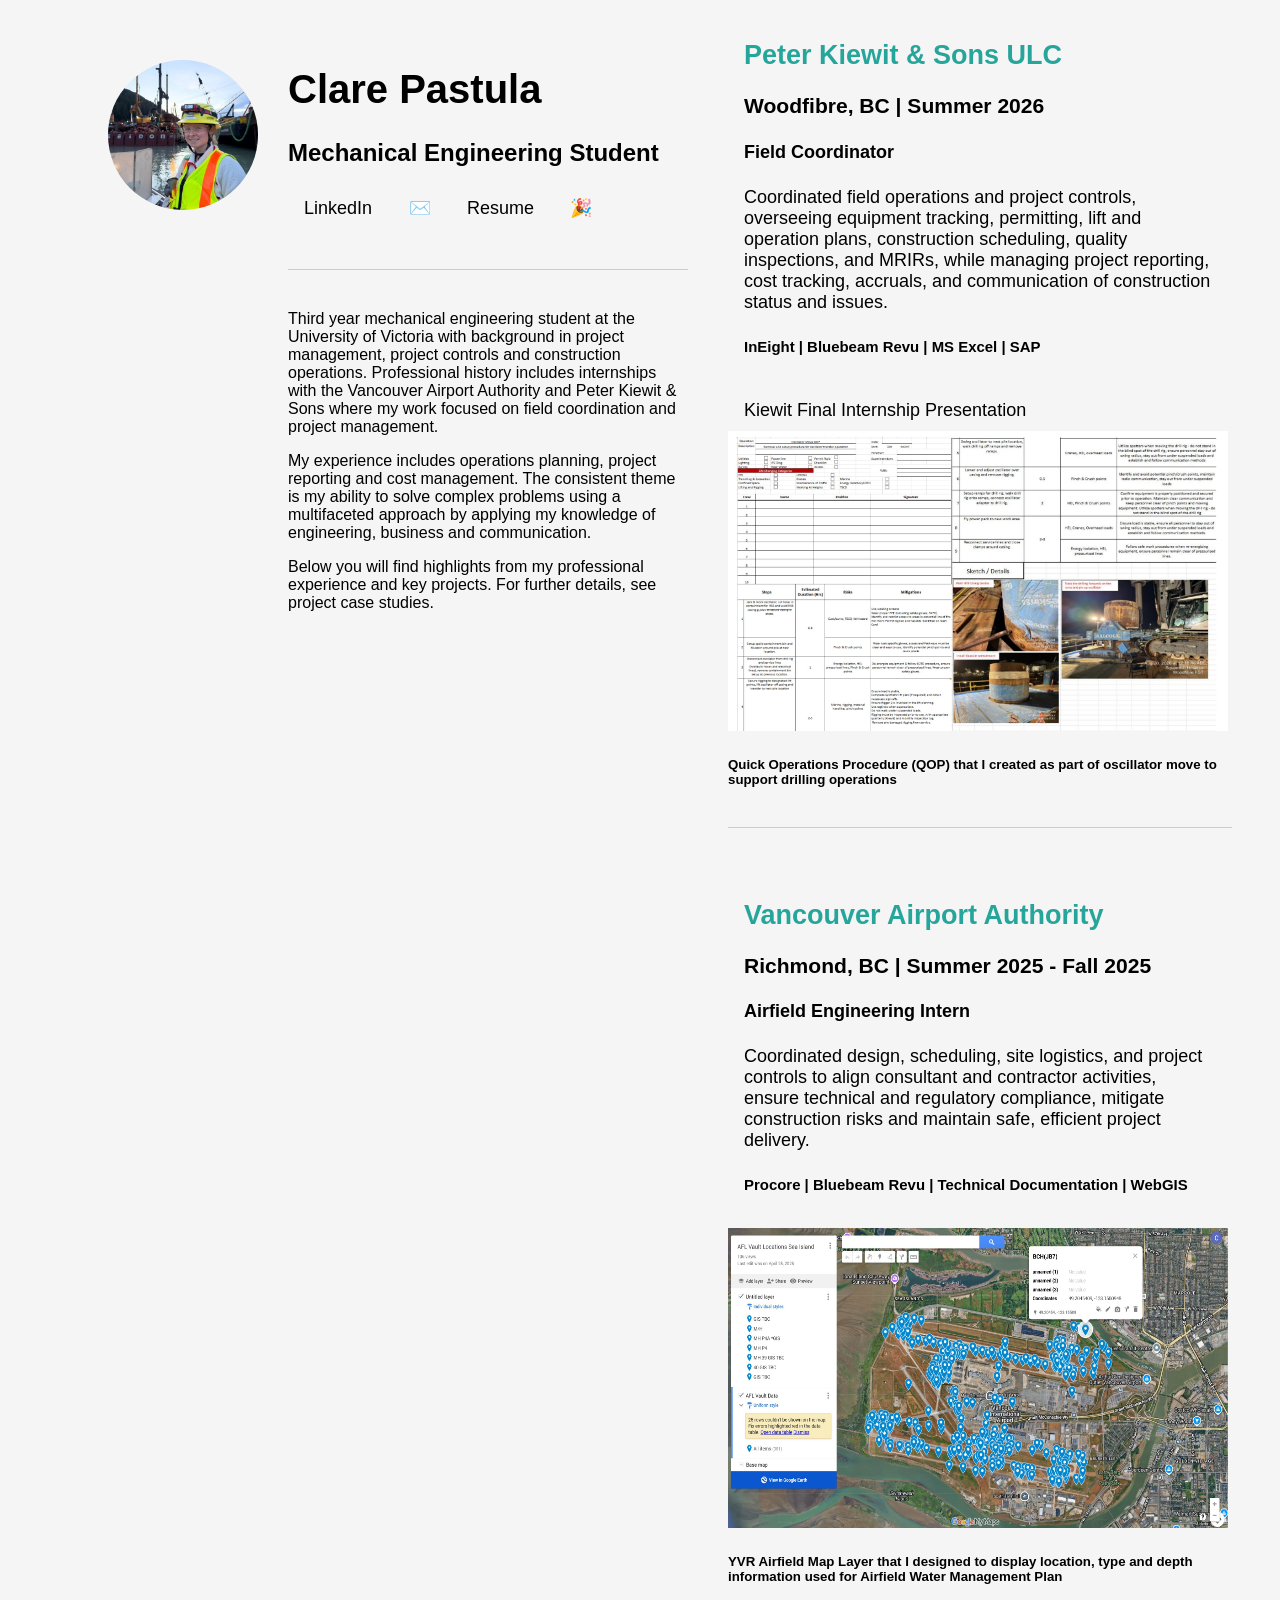
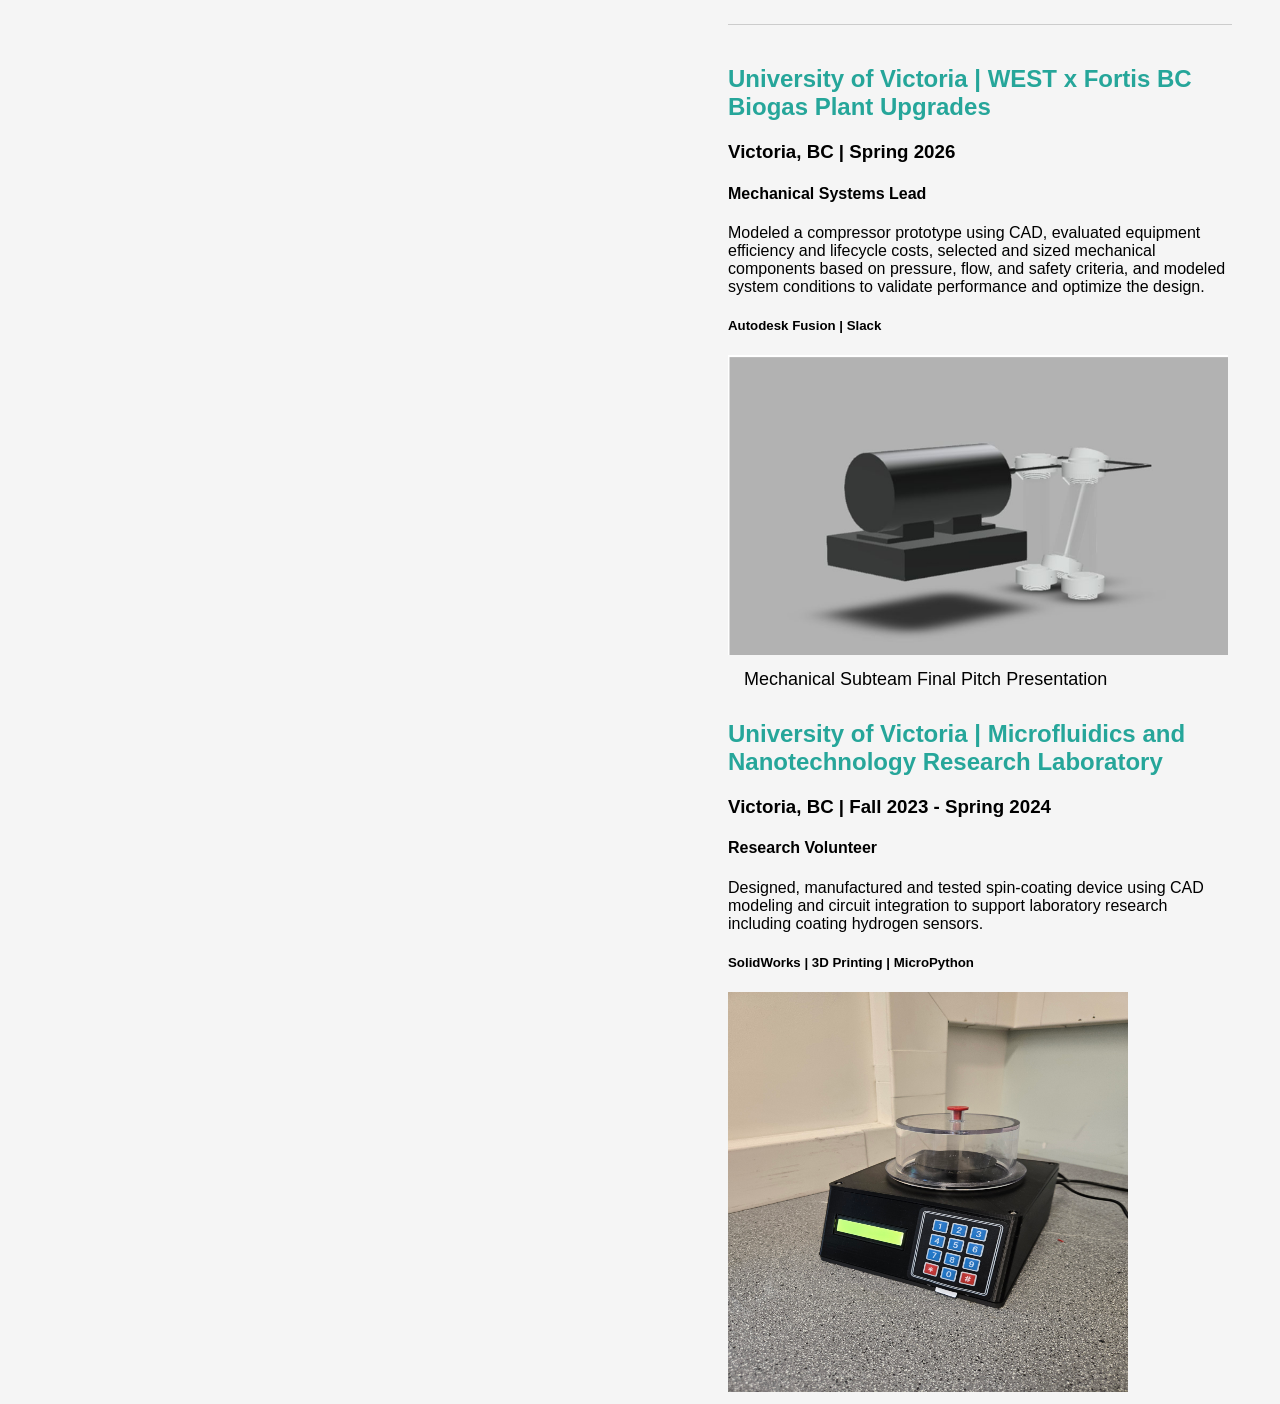
==== index.html @ 41aedd94 "Add files via upload" ====
<!--HTML Element-->
<!DOCTYPE html>
<html lang="en">
<head>
    <meta charset="UTF-8">
    <meta name="viewport" content="width=device-width, initial-scale=1.0">
    <title>Clare Pastula | Portfolio</title>
    <link rel="icon" type ="image/png" href = "favicon.png">
    <link rel = "stylesheet" href = "styles.css">

</head>
<body>
    
        
    <div class = "main-container">
        
     <div class = "left-side-empty-column"> </div>

      <!--Image-->
    <div class = "img-box">
        <div class = "img">
            <img src = "Site Image.jpg" alt = "Image of myself at Woodfibre, BC construction site">
        </div>
        
    </div>
    
    <div class = "left-side-website">
    <h1>Clare Pastula</h1>
    <h2>Mechanical Engineering Student</h2>

    <!--Buttons-->

    <a href="https://www.linkedin.com/in/clare-pastula-098362382">
    <button>LinkedIn</button>
    </a>
    
    <a href="mailto: clarempastula@uvic.ca">
    <button>✉️</button>
    </a>  

    <a href="Resume.pdf">
    <button>Resume</button>
    </a> 

    <a href="https://www.youtube.com/watch?v=LymFNmCk-u0&list=RDLymFNmCk-u0&start_radio=1">
    <button>🎉</button>
    </a> 
 <hr>
<div class = "left-side-website-text">
    
    <p> Third year mechanical engineering student at the University of Victoria with background in project management, project controls and construction operations. 
        Professional history includes internships with the Vancouver Airport Authority and Peter Kiewit & Sons where my work focused on field coordination and project management. 
    </p>
    
    <p> My experience includes operations planning, project reporting and cost management. 
        The consistent theme is my ability to solve complex problems using a multifaceted approach by applying my knowledge of engineering, business and communication.
    </p>
    <p> Below you will find highlights from my professional experience and key projects.
        For further details, see project case studies. </p>
</div>
</div>
           

<div class = "right-side-website">
<a href="Resume.pdf">
    <button>

    <h2> Peter Kiewit & Sons ULC</h2>
        <h3> Woodfibre, BC | Summer 2026</h3>
        <h4> Field Coordinator</h4>
        <p> Coordinated field operations and project controls, overseeing equipment tracking, permitting, lift and operation plans, construction scheduling, quality inspections, and MRIRs, while managing project reporting, cost tracking, accruals, and communication of construction status and issues.
     </p>
     <h5> InEight | Bluebeam Revu | MS Excel | SAP</h5>
     </button>
       </a> 
       <a href="https://github.com/clarempastula/clare-pastula.github.io/blob/main/KF%20Final%20Intern%20Presentation-%20Clare%20Pastula%20.pdf">
        <button>Kiewit Final Internship Presentation</button>
         </a>
          <div class = "image">
            <img src = "KiewitQOP.jpg" alt = "Image of QOP I created for oscillator move">
            <h5> Quick Operations Procedure (QOP) that I created as part of oscillator move to support drilling operations</h5>
        </div>

     
<hr>
<a href="Resume.pdf">
    <button>
    <h2> Vancouver Airport Authority</h2>
        <h3> Richmond, BC | Summer 2025 - Fall 2025 </h3>
        <h4> Airfield Engineering Intern </h4>
        <p> Coordinated design, scheduling, site logistics, and project controls to align consultant and contractor activities, ensure technical and regulatory compliance, mitigate construction risks and maintain safe, efficient project delivery.</p>
        <h5> Procore | Bluebeam Revu | Technical Documentation | WebGIS </h5>
 </button></a>
 <div class = "image">
            <img src = "yvrmap.jpg" alt = "Image of YVR map layer showing airfield manholes with criteria for type,depth and location coordinates.">
            <h5> YVR Airfield Map Layer that I designed to display location, type and depth information used for Airfield Water Management Plan</h5>
        </div>

 <hr>     
    <h2> University of Victoria | WEST x Fortis BC Biogas Plant Upgrades</h2>
        <h3> Victoria, BC | Spring 2026 </h3>
        <h4> Mechanical Systems Lead </h4>
        <p> Modeled a compressor prototype using CAD, evaluated equipment efficiency and lifecycle costs, selected and sized mechanical components based on pressure, flow, and safety criteria, and modeled system conditions to validate performance and optimize the design.</p>
        <h5> Autodesk Fusion | Slack</h5>
        <div class = "image">
            <img src = "CompressorAssembly.png" alt = "Image of CAD compressor assembly">
        </div>
        <a href="https://github.com/clarempastula/clare-pastula.github.io/blob/main/FortisBC%202026%20Pitch%20Presentation-%20Mechanical%20Team.pptx.pdf">
        <button>Mechanical Subteam Final Pitch Presentation</button>
         </a> 
              
    <h2> University of Victoria | Microfluidics and Nanotechnology Research Laboratory</h2>
    <h3> Victoria, BC | Fall 2023 - Spring 2024</h3>
    <h4> Research Volunteer</h4>
    <p>  Designed, manufactured and tested spin-coating device using CAD modeling and circuit integration to 
        support laboratory research including coating hydrogen sensors.
     </p>
     <h5> SolidWorks | 3D Printing | MicroPython</h5>
      <div class = "Spincoater-image">
            <img src = "SpinCoater.jpg" alt = "Image of completed spincoater prototype">
        </div>
</div>
</div>
</body>
</html>
---- styles.css ----
/*CSS code for professional website*/


body{
    background-color: #f5f5f5;
   
}
/* Main container*/ 
.main-container {
    display: grid;
    grid-template-columns: 100px 180px 400px 1fr;
    align-items: start;
}
/*image box*/
.img-box img {
    width: 150px;
    height: 150px;
    border-radius: 50%;
    object-fit: cover;   

}
.image img{
    width: 500px;
    height: 300px;
}

.Spincoater-image img{
    width: 400px;
    height: 400px;
}
.site_pic2 img{
    width: 600px;
    height: 200px;
}

.img-box {
    position:sticky;
    top: 60px;
    height: fit-content;
    align-self: self-start;
}

/* Left side*/
.left-side-website {
    position:sticky;
    top: 40px;
    font-family: Roboto, sans-serif;
     
}
.left-side-text {
grid-column: 2/4;
}


.main-container {
    display: grid;
    grid-template-columns: 100px 180px 400px 1fr;
    align-items: start;
}

.left-side-empty-column {
    grid-column: 1;
}

.img-box {
    grid-column: 2;
}

.left-side-website {
    grid-column: 3 / 4;
    font-family: Roboto, sans-serif;
    margin-top: 20px;
}

/* Right side */
.right-side-website {
    width: 100%;
    align-self: start;
    grid-column: 4;
    box-sizing: border-box;
    padding: 0px 40px;
    font-family: Roboto, sans-serif;
  
}

.right-side-website h2{
    color:#26a69a;
    }

hr {
    border: none;
    border-top: 1px solid #cccccc;
    margin: 40px 0;
}


a{
    display: inline-block;
}
.buttons {
    display: flex;
    gap: 0;
}
/* Buttons */
button {
    font-size: 18px;
    color: black;
    background-color: transparent;
    padding: 10px 16px;
    border: none;
    background-color: none;
    margin: 0;
    cursor: pointer;
    font-family: Roboto, sans-serif;
    text-align: left;
}

h1{
    font-size: 40px;
}
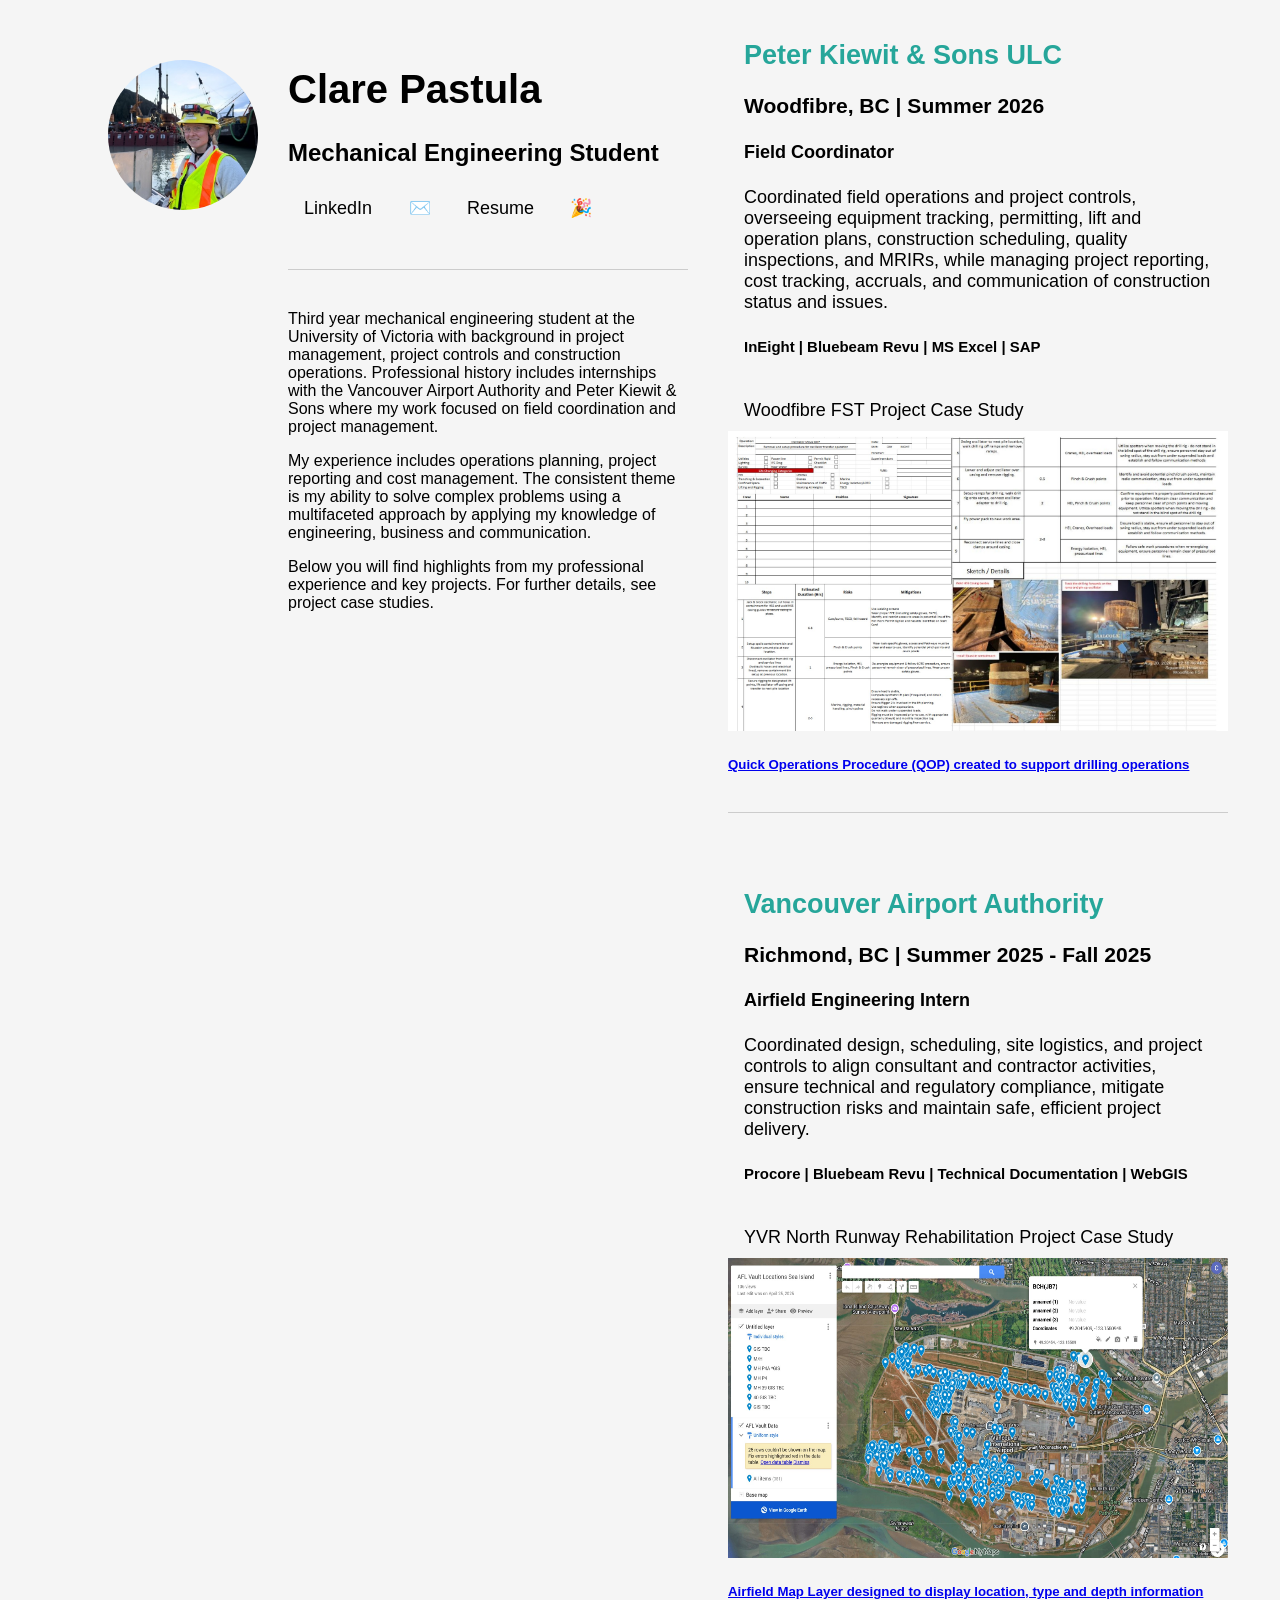
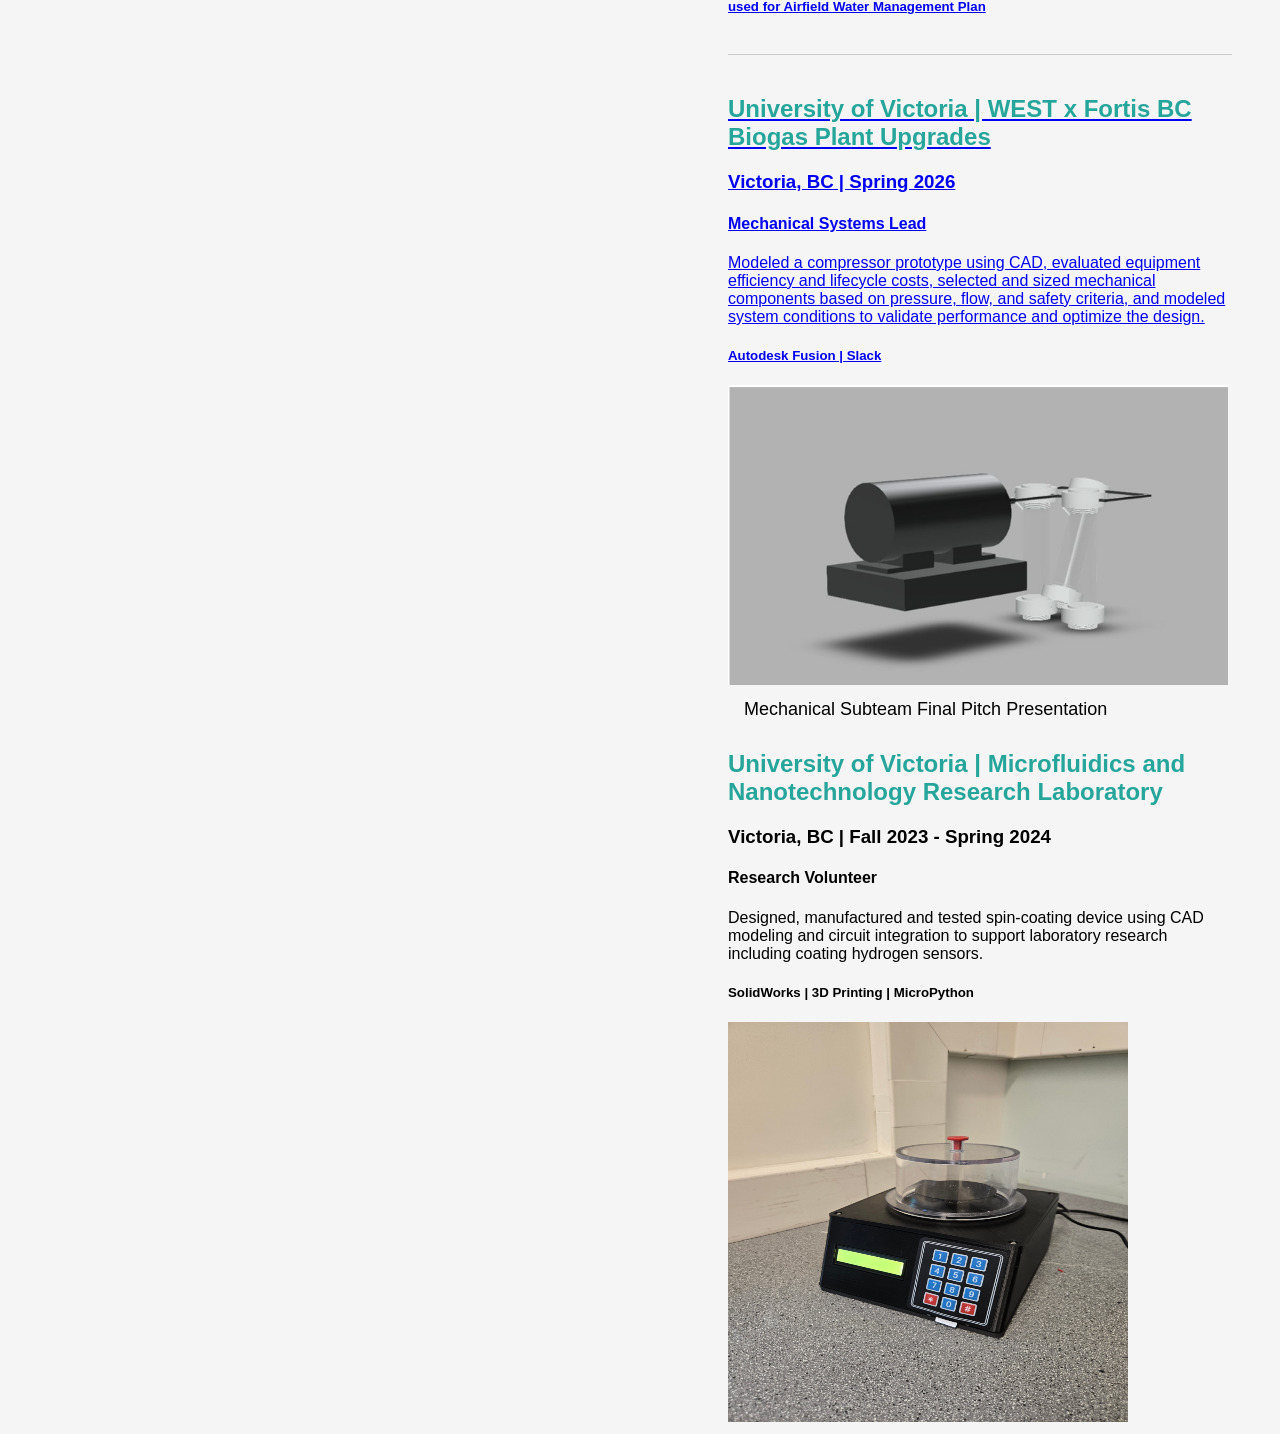
==== commit 8369f497: "Add files via upload" ====
--- a/index.html
+++ b/index.html
@@ -73,12 +73,14 @@
      <h5> InEight | Bluebeam Revu | MS Excel | SAP</h5>
      </button>
        </a> 
-       <a href="https://github.com/clarempastula/clare-pastula.github.io/blob/main/KF%20Final%20Intern%20Presentation-%20Clare%20Pastula%20.pdf">
+       <!--<a href="https://github.com/clarempastula/clare-pastula.github.io/blob/main/KF%20Final%20Intern%20Presentation-%20Clare%20Pastula%20.pdf">
         <button>Kiewit Final Internship Presentation</button>
-         </a>
+         </a> Move to case study-->
+         <a href="https://github.com/clarempastula/clare-pastula.github.io/blob/main/case-studies.html">
+        <button>Woodfibre FST Project Case Study </button>
           <div class = "image">
             <img src = "KiewitQOP.jpg" alt = "Image of QOP I created for oscillator move">
-            <h5> Quick Operations Procedure (QOP) that I created as part of oscillator move to support drilling operations</h5>
+            <h5> Quick Operations Procedure (QOP) created to support drilling operations</h5>
         </div>
 
      
@@ -91,9 +93,11 @@
         <p> Coordinated design, scheduling, site logistics, and project controls to align consultant and contractor activities, ensure technical and regulatory compliance, mitigate construction risks and maintain safe, efficient project delivery.</p>
         <h5> Procore | Bluebeam Revu | Technical Documentation | WebGIS </h5>
  </button></a>
+ <a href="https://github.com/clarempastula/clare-pastula.github.io/blob/main/case-studies.html">
+        <button>YVR North Runway Rehabilitation Project Case Study </button>
  <div class = "image">
             <img src = "yvrmap.jpg" alt = "Image of YVR map layer showing airfield manholes with criteria for type,depth and location coordinates.">
-            <h5> YVR Airfield Map Layer that I designed to display location, type and depth information used for Airfield Water Management Plan</h5>
+            <h5> Airfield Map Layer designed to display location, type and depth information used for Airfield Water Management Plan</h5>
         </div>
 
  <hr>     
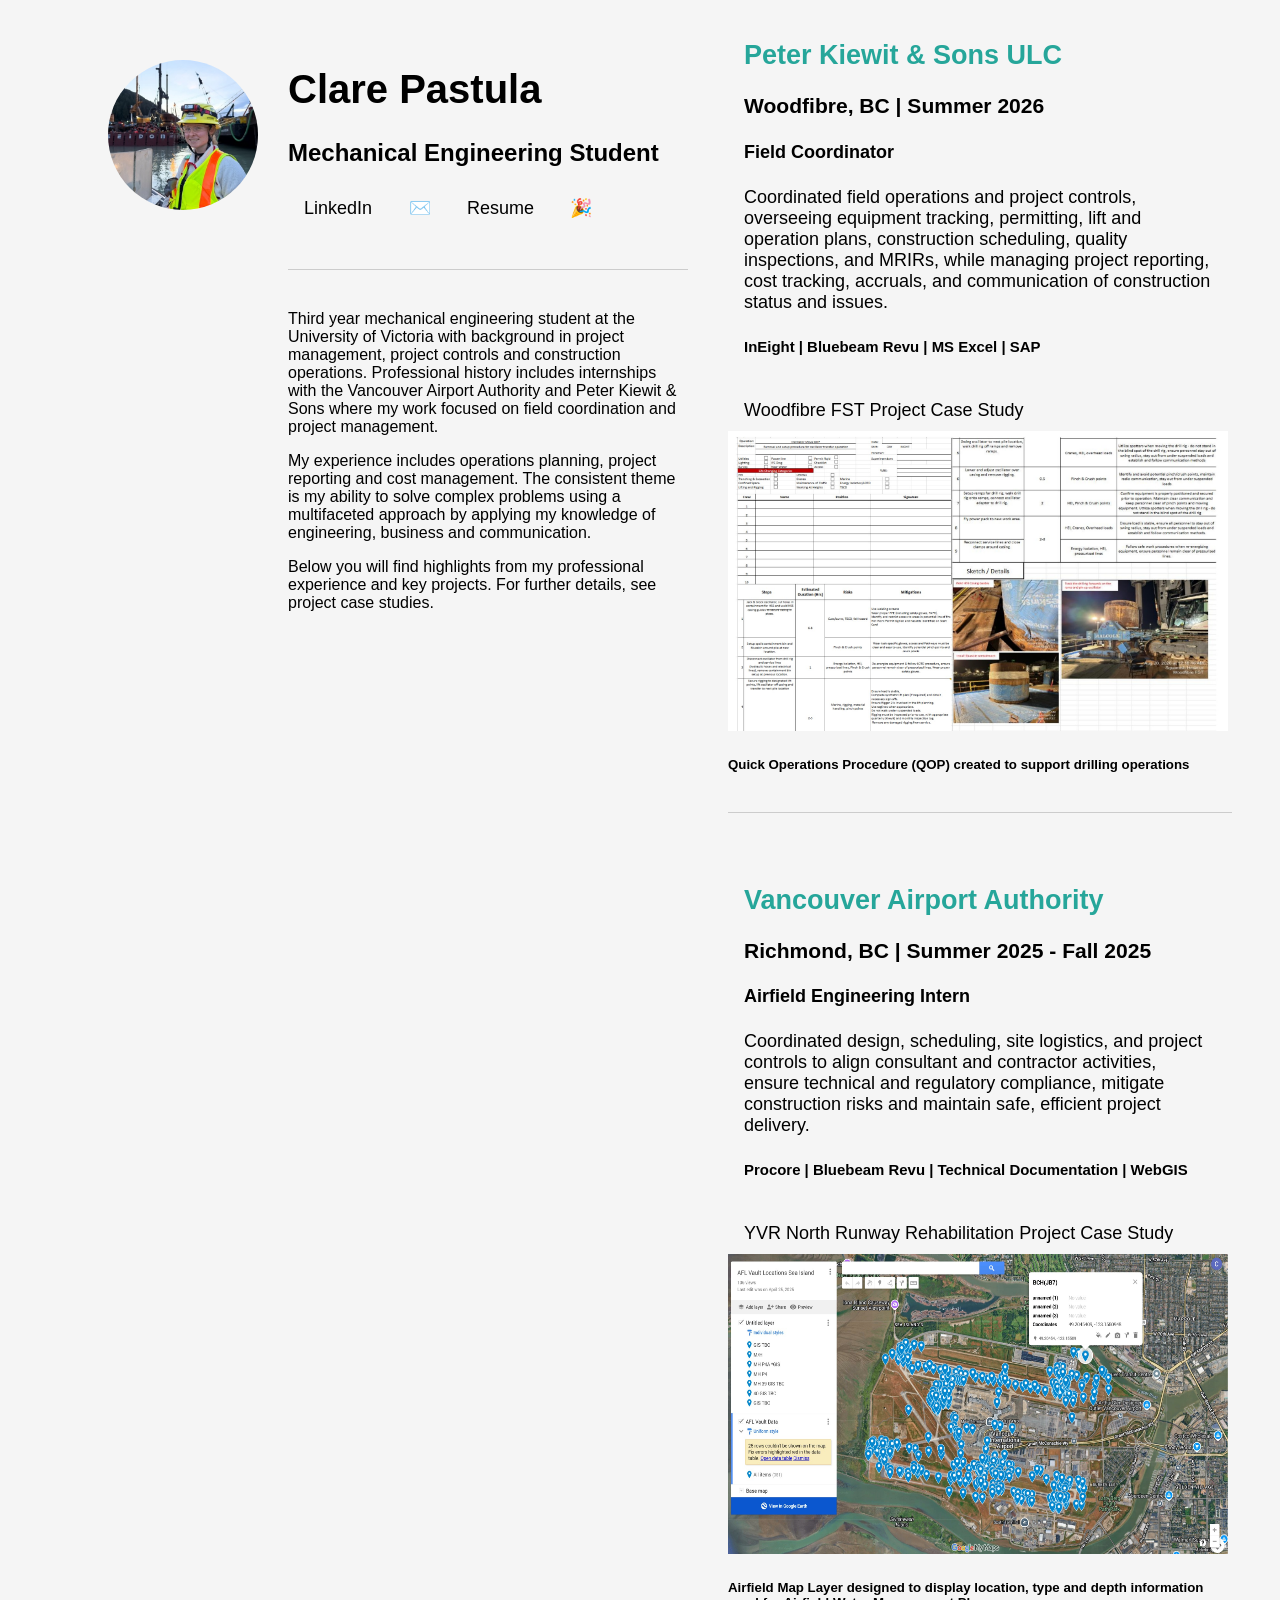
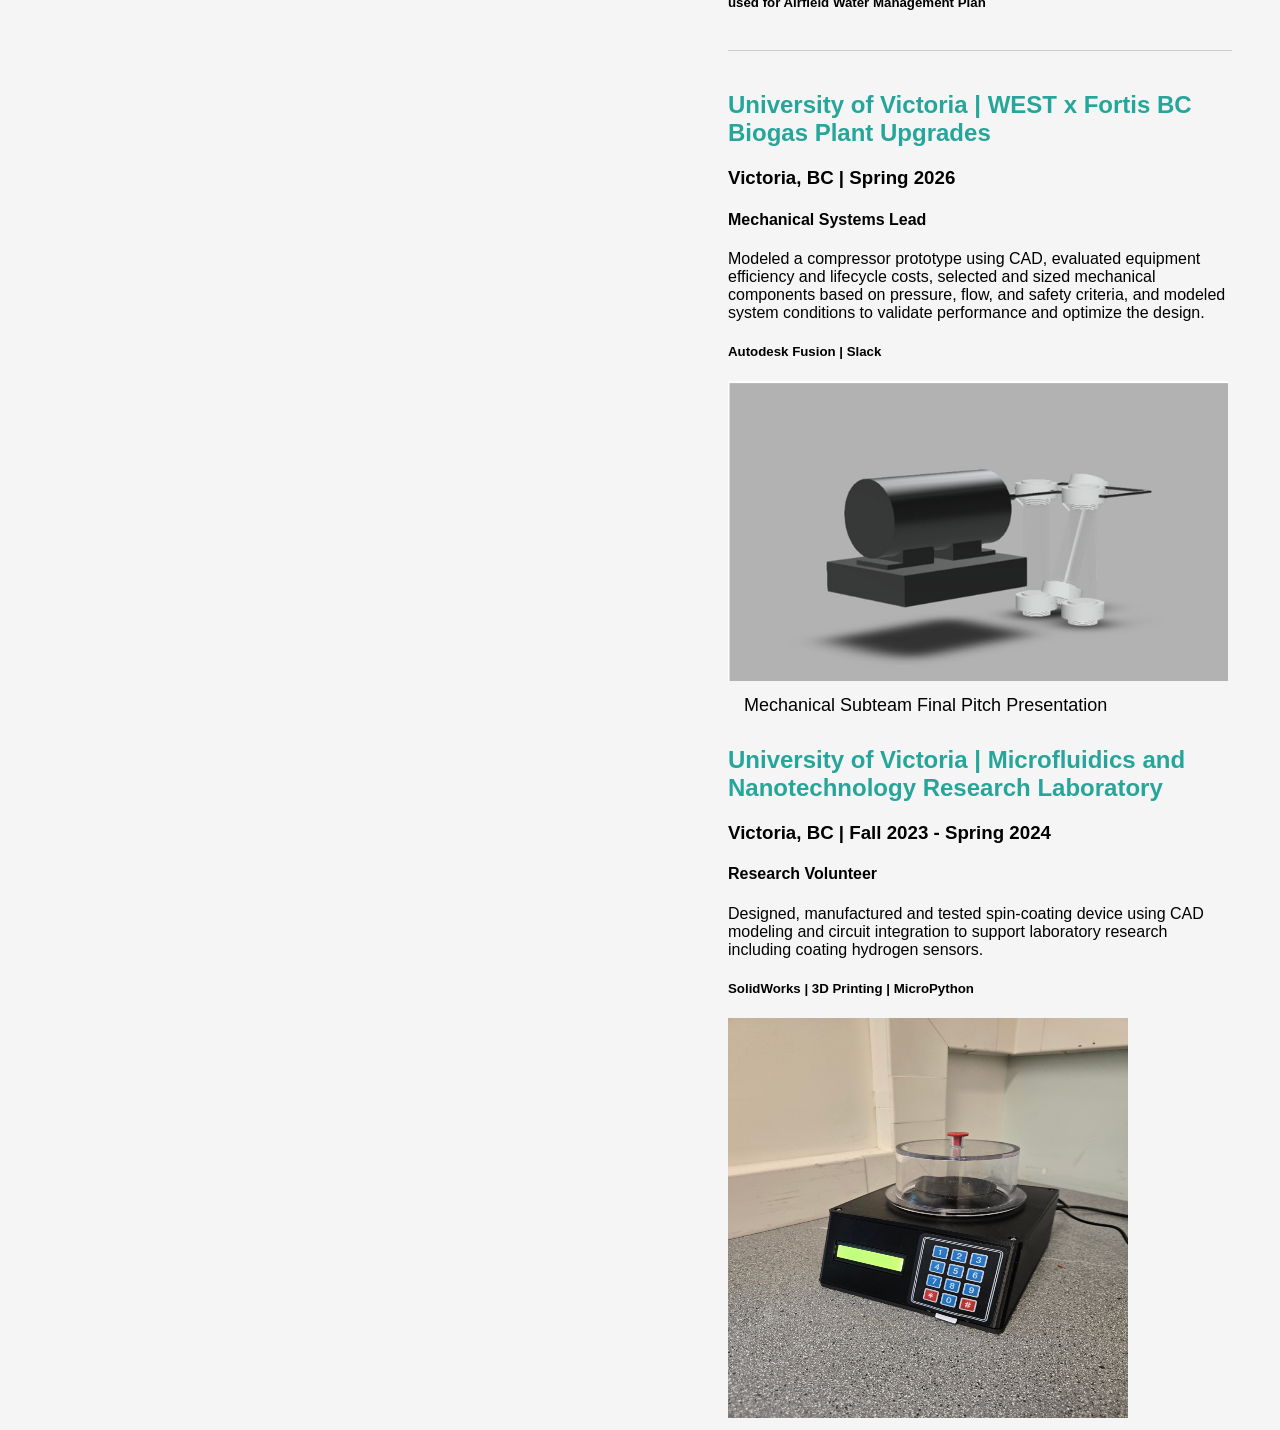
==== commit 56a65fd7: "Add files via upload" ====
--- a/index.html
+++ b/index.html
@@ -78,6 +78,7 @@
          </a> Move to case study-->
          <a href="https://github.com/clarempastula/clare-pastula.github.io/blob/main/case-studies.html">
         <button>Woodfibre FST Project Case Study </button>
+        </a>
           <div class = "image">
             <img src = "KiewitQOP.jpg" alt = "Image of QOP I created for oscillator move">
             <h5> Quick Operations Procedure (QOP) created to support drilling operations</h5>
@@ -95,6 +96,7 @@
  </button></a>
  <a href="https://github.com/clarempastula/clare-pastula.github.io/blob/main/case-studies.html">
         <button>YVR North Runway Rehabilitation Project Case Study </button>
+        </a>
  <div class = "image">
             <img src = "yvrmap.jpg" alt = "Image of YVR map layer showing airfield manholes with criteria for type,depth and location coordinates.">
             <h5> Airfield Map Layer designed to display location, type and depth information used for Airfield Water Management Plan</h5>
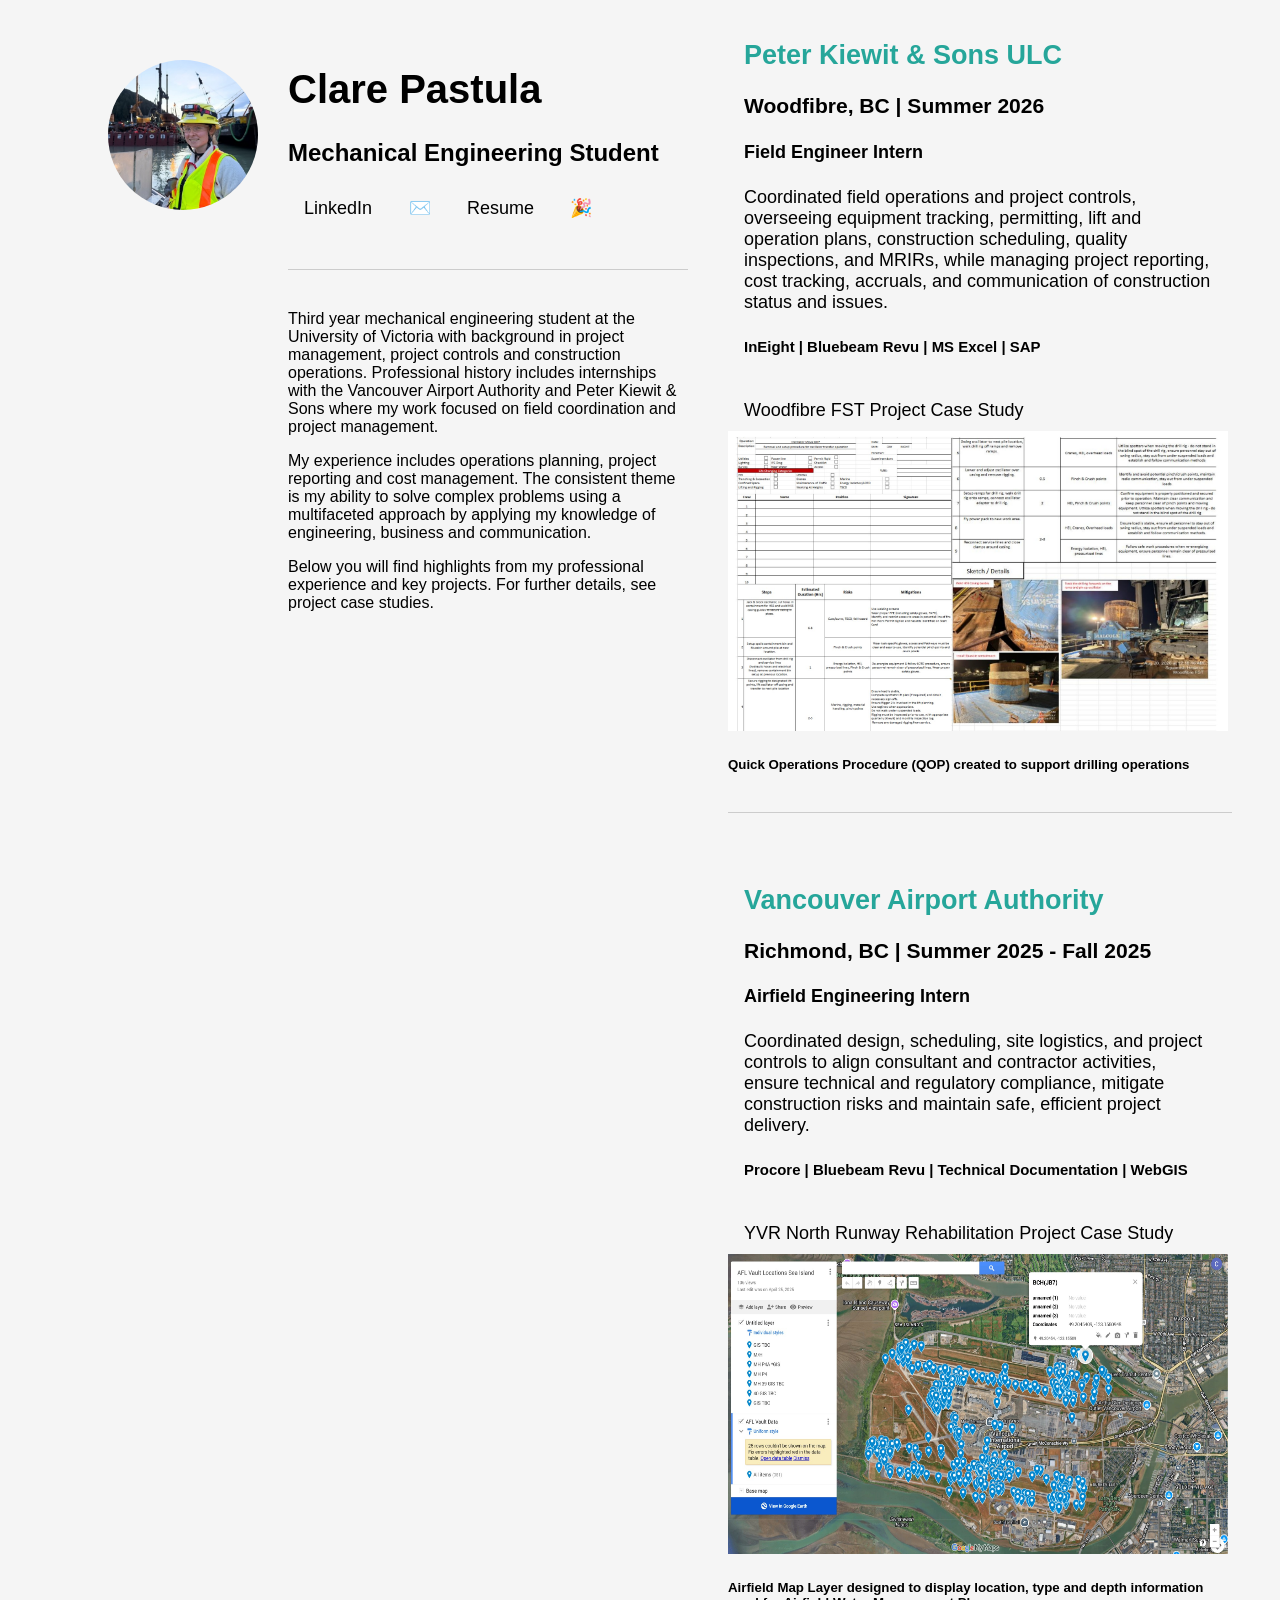
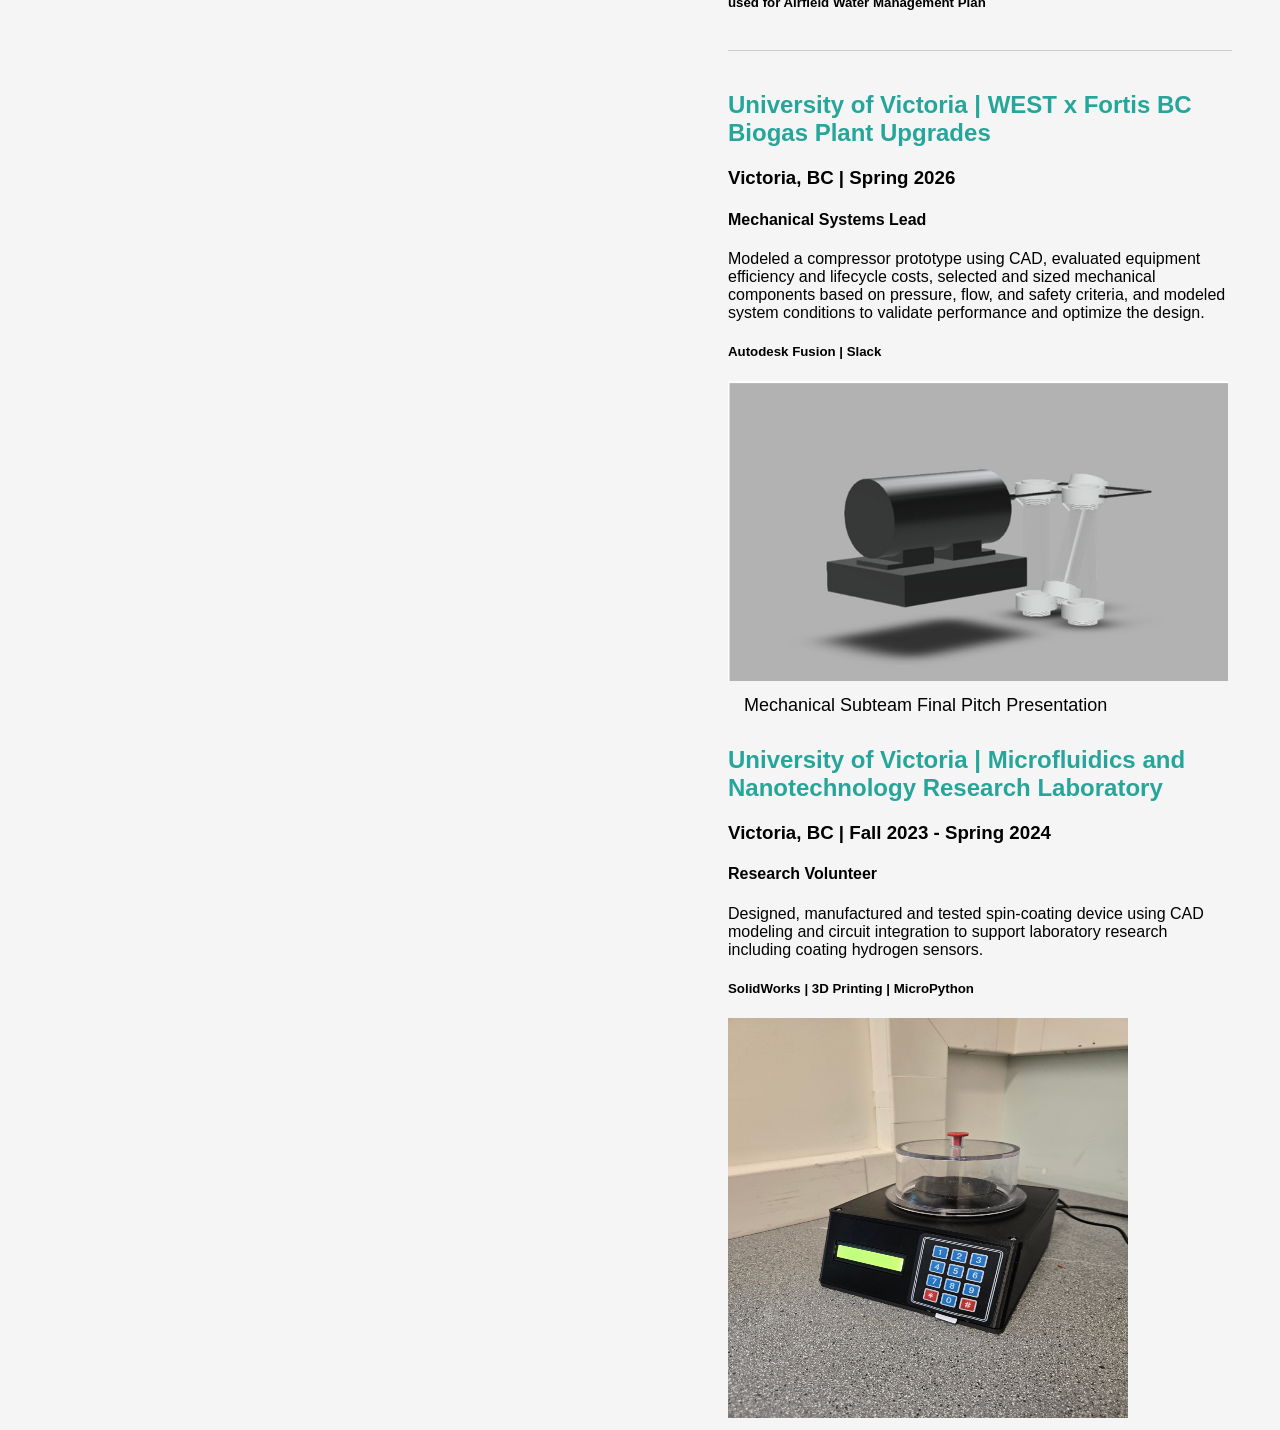
==== commit 46f1510d: "Add files via upload" ====
--- a/index.html
+++ b/index.html
@@ -67,15 +67,13 @@
 
     <h2> Peter Kiewit & Sons ULC</h2>
         <h3> Woodfibre, BC | Summer 2026</h3>
-        <h4> Field Coordinator</h4>
+        <h4> Field Engineer Intern</h4>
         <p> Coordinated field operations and project controls, overseeing equipment tracking, permitting, lift and operation plans, construction scheduling, quality inspections, and MRIRs, while managing project reporting, cost tracking, accruals, and communication of construction status and issues.
      </p>
      <h5> InEight | Bluebeam Revu | MS Excel | SAP</h5>
      </button>
        </a> 
-       <!--<a href="https://github.com/clarempastula/clare-pastula.github.io/blob/main/KF%20Final%20Intern%20Presentation-%20Clare%20Pastula%20.pdf">
-        <button>Kiewit Final Internship Presentation</button>
-         </a> Move to case study-->
+
          <a href="https://github.com/clarempastula/clare-pastula.github.io/blob/main/case-studies.html">
         <button>Woodfibre FST Project Case Study </button>
         </a>
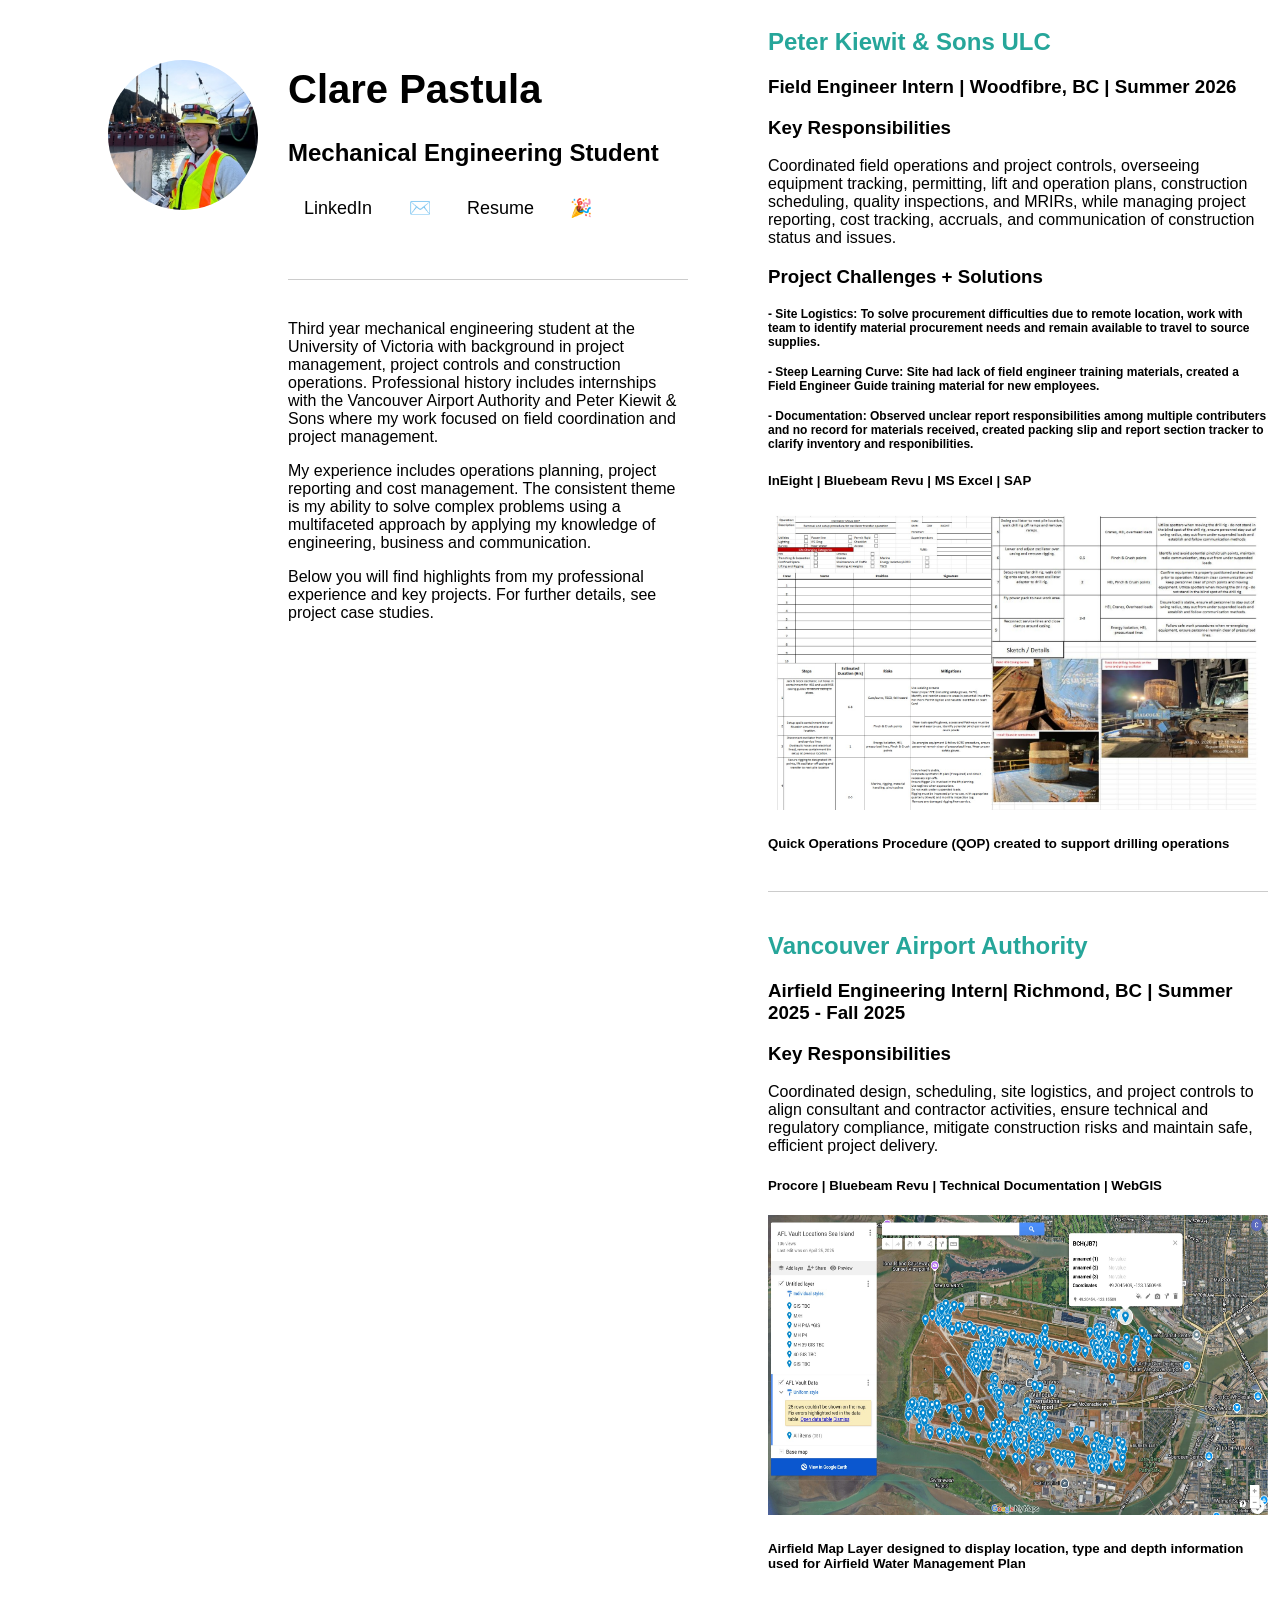
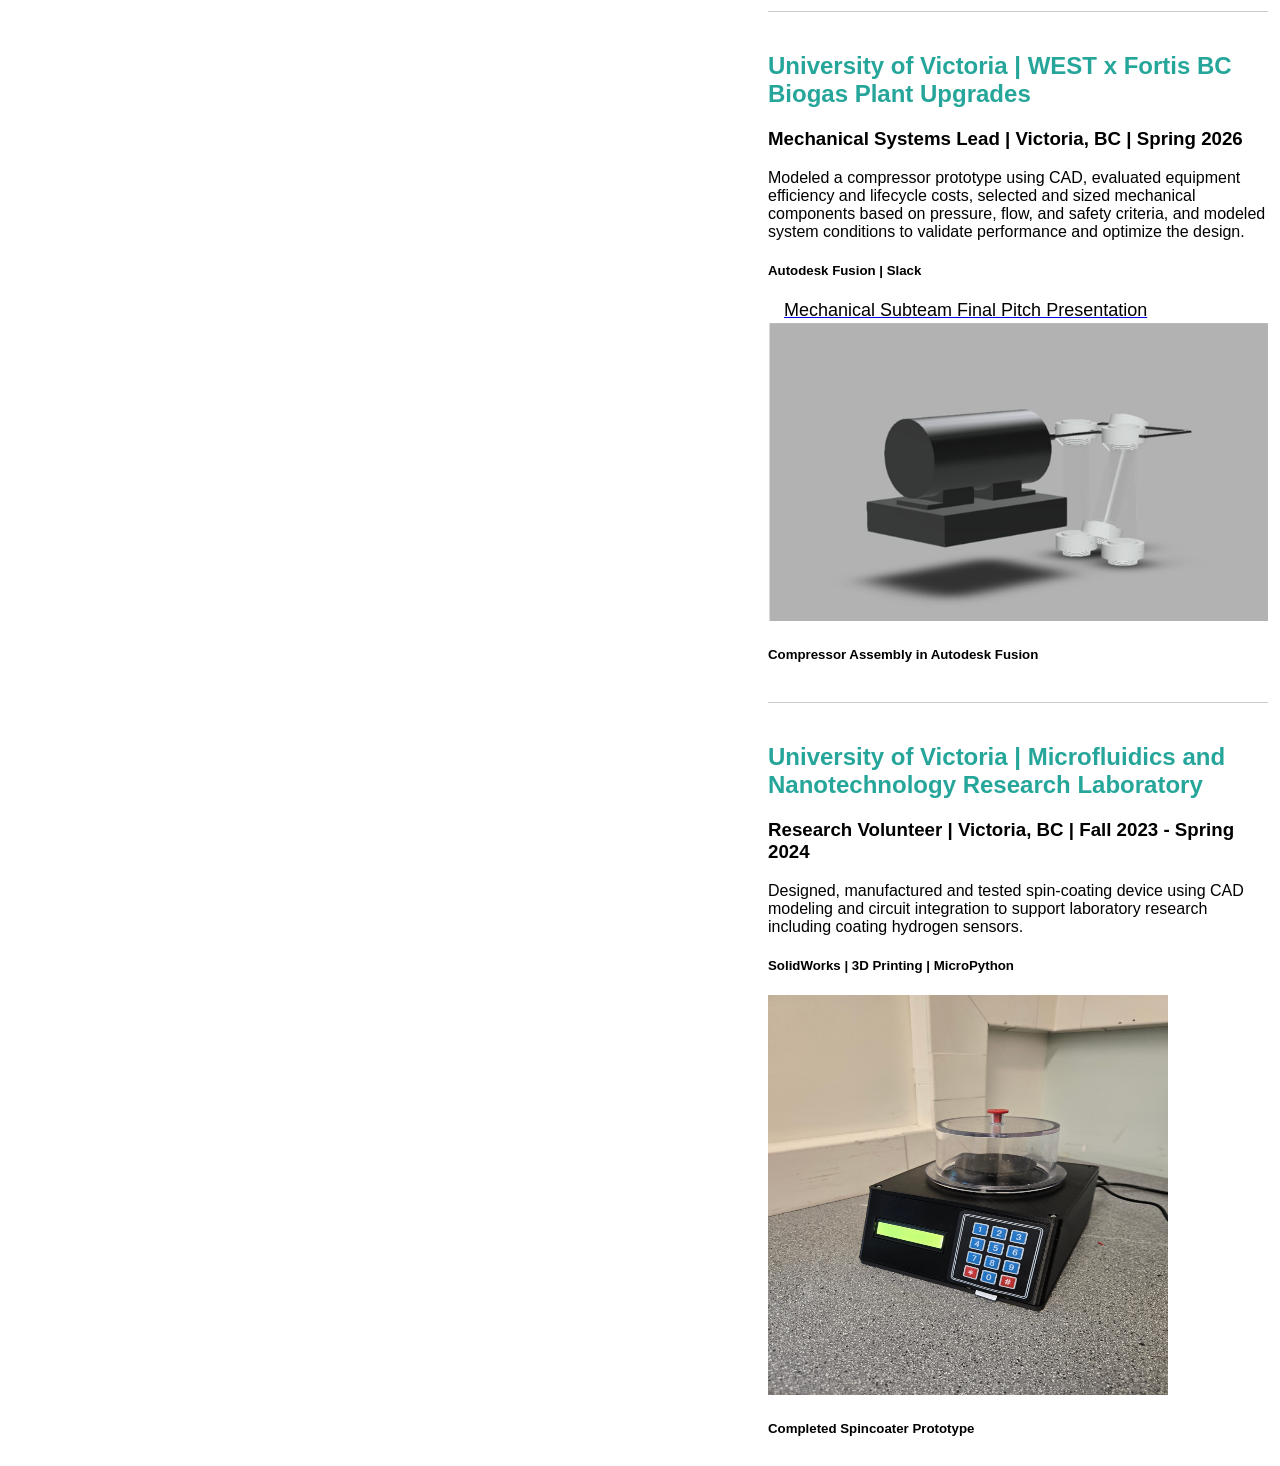
==== commit 2befeaea: "Add files via upload" ====
--- a/index.html
+++ b/index.html
@@ -1,4 +1,6 @@
-<!--HTML Element-->
+<!--HTML Element--
+
+-->
 <!DOCTYPE html>
 <html lang="en">
 <head>
@@ -62,39 +64,32 @@
            
 
 <div class = "right-side-website">
-<a href="Resume.pdf">
-    <button>
 
     <h2> Peter Kiewit & Sons ULC</h2>
-        <h3> Woodfibre, BC | Summer 2026</h3>
-        <h4> Field Engineer Intern</h4>
+        <h3> Field Engineer Intern | Woodfibre, BC | Summer 2026</h3>
+       
+         <h3> Key Responsibilities</h3>
         <p> Coordinated field operations and project controls, overseeing equipment tracking, permitting, lift and operation plans, construction scheduling, quality inspections, and MRIRs, while managing project reporting, cost tracking, accruals, and communication of construction status and issues.
      </p>
+         <h3> Project Challenges + Solutions</h3>
+    <h4> - Site Logistics: To solve procurement difficulties due to remote location, work with team to identify material procurement needs and remain available to travel to source supplies.</h4>
+    <h4> - Steep Learning Curve: Site had lack of field engineer training materials, created a Field Engineer Guide training material for new employees. </h4>
+    <h4> - Documentation: Observed unclear report responsibilities among multiple contributers and no record for materials received, created packing slip and report section tracker to clarify inventory and responibilities.</h4>
      <h5> InEight | Bluebeam Revu | MS Excel | SAP</h5>
-     </button>
-       </a> 
-
-         <a href="https://github.com/clarempastula/clare-pastula.github.io/blob/main/case-studies.html">
-        <button>Woodfibre FST Project Case Study </button>
-        </a>
+        
           <div class = "image">
             <img src = "KiewitQOP.jpg" alt = "Image of QOP I created for oscillator move">
             <h5> Quick Operations Procedure (QOP) created to support drilling operations</h5>
         </div>
 
-     
 <hr>
-<a href="Resume.pdf">
-    <button>
+
     <h2> Vancouver Airport Authority</h2>
-        <h3> Richmond, BC | Summer 2025 - Fall 2025 </h3>
-        <h4> Airfield Engineering Intern </h4>
+        <h3> Airfield Engineering Intern| Richmond, BC | Summer 2025 - Fall 2025 </h3>
+         <h3> Key Responsibilities</h3>
         <p> Coordinated design, scheduling, site logistics, and project controls to align consultant and contractor activities, ensure technical and regulatory compliance, mitigate construction risks and maintain safe, efficient project delivery.</p>
         <h5> Procore | Bluebeam Revu | Technical Documentation | WebGIS </h5>
- </button></a>
- <a href="https://github.com/clarempastula/clare-pastula.github.io/blob/main/case-studies.html">
-        <button>YVR North Runway Rehabilitation Project Case Study </button>
-        </a>
+
  <div class = "image">
             <img src = "yvrmap.jpg" alt = "Image of YVR map layer showing airfield manholes with criteria for type,depth and location coordinates.">
             <h5> Airfield Map Layer designed to display location, type and depth information used for Airfield Water Management Plan</h5>
@@ -102,20 +97,21 @@
 
  <hr>     
     <h2> University of Victoria | WEST x Fortis BC Biogas Plant Upgrades</h2>
-        <h3> Victoria, BC | Spring 2026 </h3>
-        <h4> Mechanical Systems Lead </h4>
+        <h3> Mechanical Systems Lead | Victoria, BC | Spring 2026 </h3>
         <p> Modeled a compressor prototype using CAD, evaluated equipment efficiency and lifecycle costs, selected and sized mechanical components based on pressure, flow, and safety criteria, and modeled system conditions to validate performance and optimize the design.</p>
         <h5> Autodesk Fusion | Slack</h5>
+         <a href="https://github.com/clarempastula/clare-pastula.github.io/blob/main/FortisBC%202026%20Pitch%20Presentation-%20Mechanical%20Team.pptx.pdf">
+        <buttonlink>Mechanical Subteam Final Pitch Presentation</buttonlink>
+         </a> 
         <div class = "image">
             <img src = "CompressorAssembly.png" alt = "Image of CAD compressor assembly">
         </div>
-        <a href="https://github.com/clarempastula/clare-pastula.github.io/blob/main/FortisBC%202026%20Pitch%20Presentation-%20Mechanical%20Team.pptx.pdf">
-        <button>Mechanical Subteam Final Pitch Presentation</button>
-         </a> 
+        <h5> Compressor Assembly in Autodesk Fusion</h5>
+        <hr>
+        
               
     <h2> University of Victoria | Microfluidics and Nanotechnology Research Laboratory</h2>
-    <h3> Victoria, BC | Fall 2023 - Spring 2024</h3>
-    <h4> Research Volunteer</h4>
+    <h3> Research Volunteer | Victoria, BC | Fall 2023 - Spring 2024</h3>
     <p>  Designed, manufactured and tested spin-coating device using CAD modeling and circuit integration to 
         support laboratory research including coating hydrogen sensors.
      </p>
@@ -123,7 +119,8 @@
       <div class = "Spincoater-image">
             <img src = "SpinCoater.jpg" alt = "Image of completed spincoater prototype">
         </div>
+        <h5> Completed Spincoater Prototype</h5>
 </div>
 </div>
 </body>
-</html>
+</html>
--- a/styles.css
+++ b/styles.css
@@ -1,8 +1,8 @@
 /*CSS code for professional website*/
 
-
+/*Index Page*/
 body{
-    background-color: #f5f5f5;
+    background-color: white;
    
 }
 /* Main container*/ 
@@ -78,7 +78,7 @@
     align-self: start;
     grid-column: 4;
     box-sizing: border-box;
-    padding: 0px 40px;
+    padding: 0px 80px;
     font-family: Roboto, sans-serif;
   
 }
@@ -108,7 +108,23 @@
     background-color: transparent;
     padding: 10px 16px;
     border: none;
+    padding-bottom: 20px;
     background-color: none;
+    margin: 0;
+    cursor: pointer;
+    font-family: Roboto, sans-serif;
+    text-align: left;
+}
+
+buttonlink {
+    font-size: 18px;
+    color: black;
+    background-color: transparent;
+    padding: 10px 16px;
+    padding-bottom: 20px;
+    border: none;
+    background-color: none;
+    box-shadow: 0 6px #CCCCCC
     margin: 0;
     cursor: pointer;
     font-family: Roboto, sans-serif;
@@ -118,3 +134,48 @@
 h1{
     font-size: 40px;
 }
+
+/* case studies*/
+.image-box image {
+    width: 150px;
+    height: 150px;
+    border-radius: 50%;
+    object-fit: cover;  
+} 
+h4{
+    font-size: 12px;
+     font-family: Roboto, sans-serif;
+}
+
+button1 {
+    font-size: 18px;
+    color: black;
+    background-color: #FAFAFA;
+    padding: 10px 16px;
+    border: none;
+    background-color: none;
+    margin: 0;
+    cursor: pointer;
+    font-family: Roboto, sans-serif;
+    text-align: left;
+}
+
+.image1 img{
+    width: 300px;
+    height: 350px;
+}
+.image2 img{
+    width: 500px;
+    height: 300px;
+}
+
+.left-side-website-kiewit-case-study {
+    position:sticky;
+    top: 40px;
+    font-family: Roboto, sans-serif;
+}
+.left-side-website-kiewit-case-study {
+    grid-column: 3 / 4;
+    font-family: Roboto, sans-serif;
+    margin-top: 20px;
+}
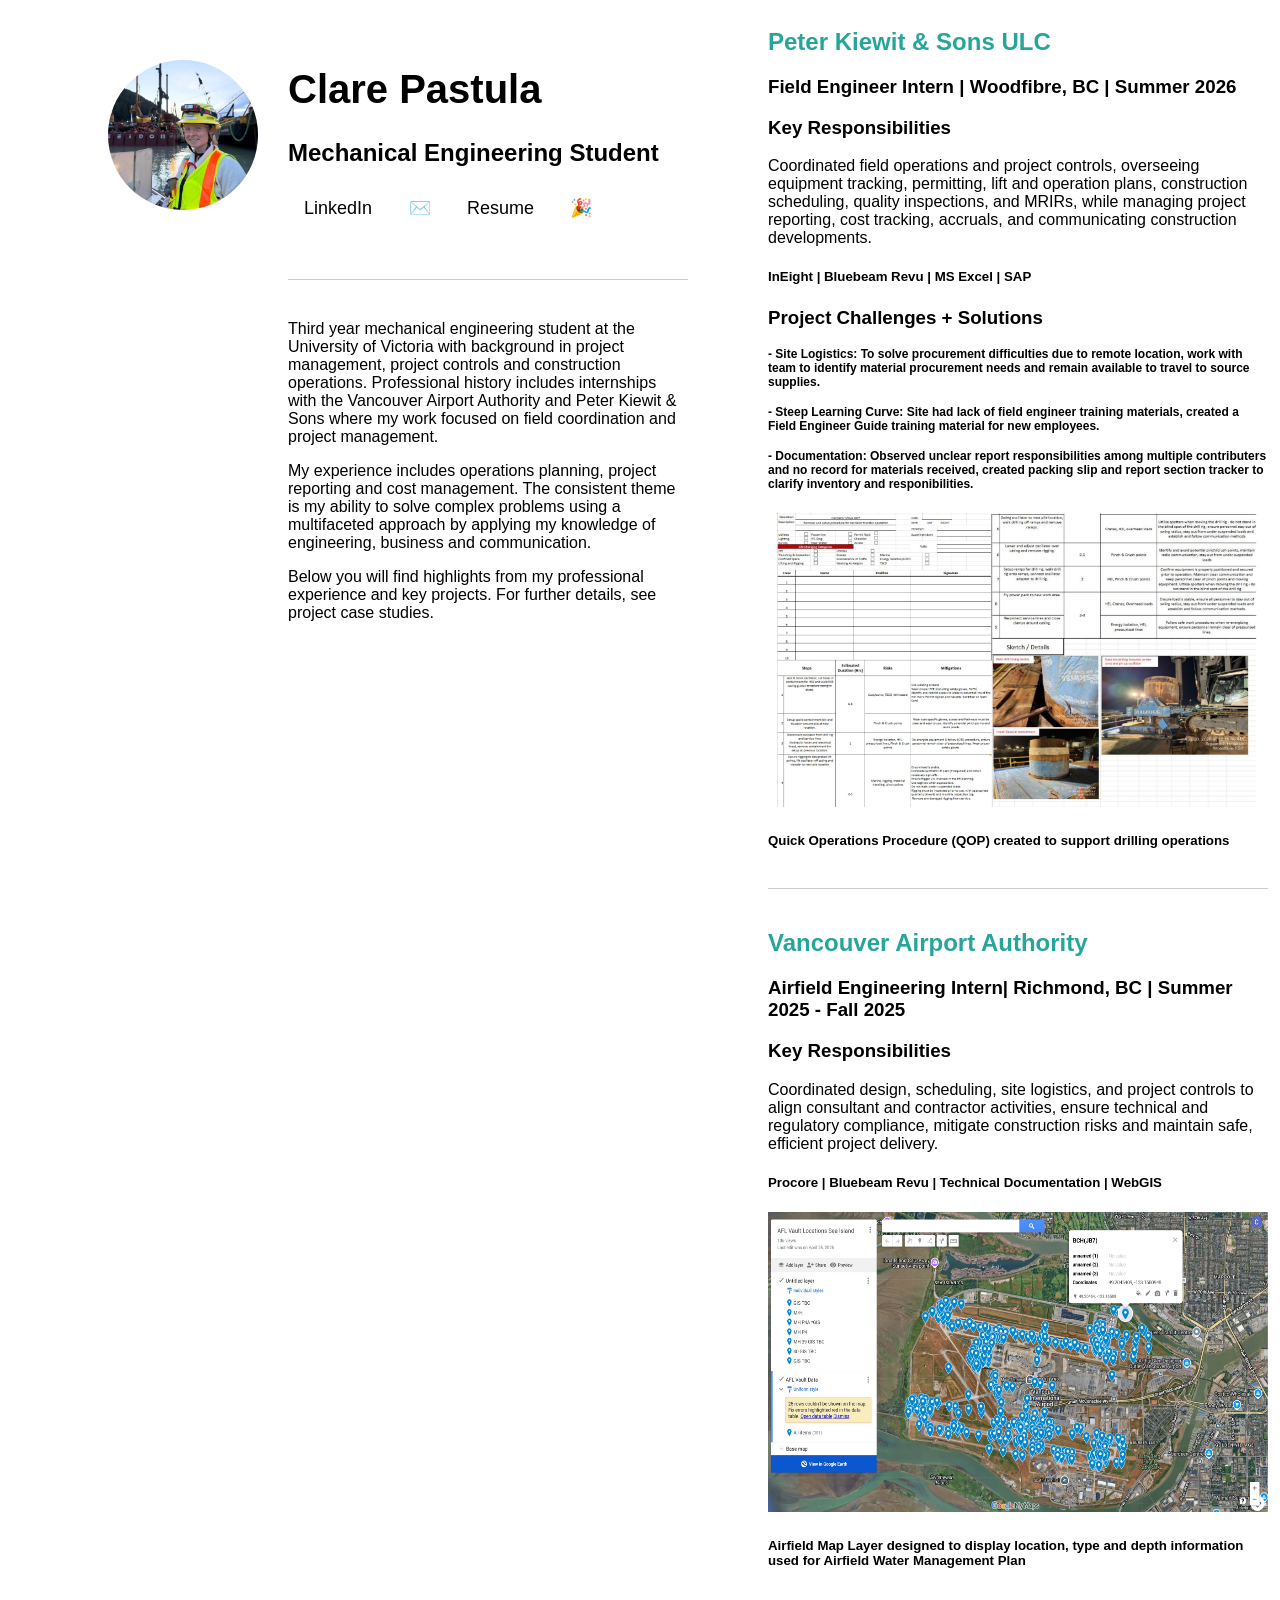
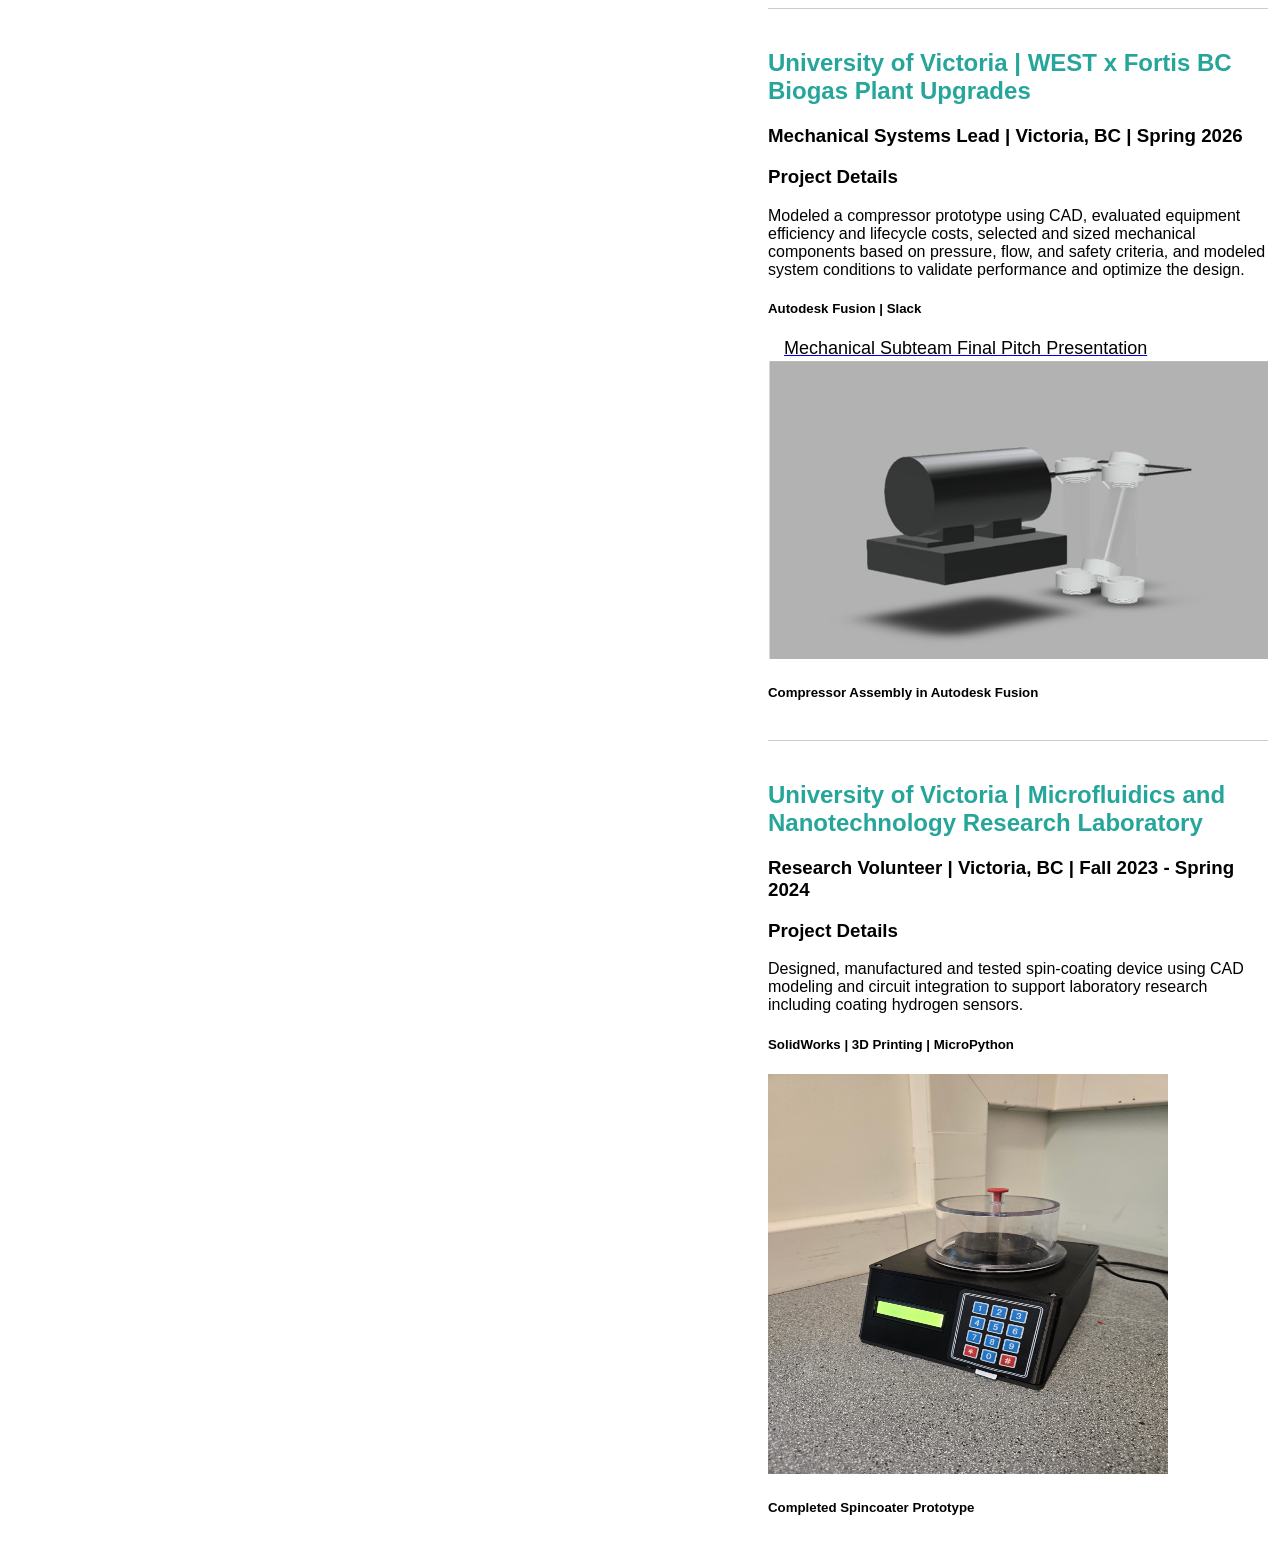
==== commit 84a826c5: "Add files via upload" ====
--- a/index.html
+++ b/index.html
@@ -69,13 +69,14 @@
         <h3> Field Engineer Intern | Woodfibre, BC | Summer 2026</h3>
        
          <h3> Key Responsibilities</h3>
-        <p> Coordinated field operations and project controls, overseeing equipment tracking, permitting, lift and operation plans, construction scheduling, quality inspections, and MRIRs, while managing project reporting, cost tracking, accruals, and communication of construction status and issues.
+        <p> Coordinated field operations and project controls, overseeing equipment tracking, permitting, lift and operation plans, construction scheduling, quality inspections, and MRIRs, while managing project reporting, cost tracking, accruals, and communicating construction developments.
      </p>
+     <h5> InEight | Bluebeam Revu | MS Excel | SAP</h5>
          <h3> Project Challenges + Solutions</h3>
     <h4> - Site Logistics: To solve procurement difficulties due to remote location, work with team to identify material procurement needs and remain available to travel to source supplies.</h4>
     <h4> - Steep Learning Curve: Site had lack of field engineer training materials, created a Field Engineer Guide training material for new employees. </h4>
     <h4> - Documentation: Observed unclear report responsibilities among multiple contributers and no record for materials received, created packing slip and report section tracker to clarify inventory and responibilities.</h4>
-     <h5> InEight | Bluebeam Revu | MS Excel | SAP</h5>
+     
         
           <div class = "image">
             <img src = "KiewitQOP.jpg" alt = "Image of QOP I created for oscillator move">
@@ -98,6 +99,7 @@
  <hr>     
     <h2> University of Victoria | WEST x Fortis BC Biogas Plant Upgrades</h2>
         <h3> Mechanical Systems Lead | Victoria, BC | Spring 2026 </h3>
+        <h3> Project Details</h3>
         <p> Modeled a compressor prototype using CAD, evaluated equipment efficiency and lifecycle costs, selected and sized mechanical components based on pressure, flow, and safety criteria, and modeled system conditions to validate performance and optimize the design.</p>
         <h5> Autodesk Fusion | Slack</h5>
          <a href="https://github.com/clarempastula/clare-pastula.github.io/blob/main/FortisBC%202026%20Pitch%20Presentation-%20Mechanical%20Team.pptx.pdf">
@@ -112,6 +114,7 @@
               
     <h2> University of Victoria | Microfluidics and Nanotechnology Research Laboratory</h2>
     <h3> Research Volunteer | Victoria, BC | Fall 2023 - Spring 2024</h3>
+    <h3> Project Details</h3>
     <p>  Designed, manufactured and tested spin-coating device using CAD modeling and circuit integration to 
         support laboratory research including coating hydrogen sensors.
      </p>
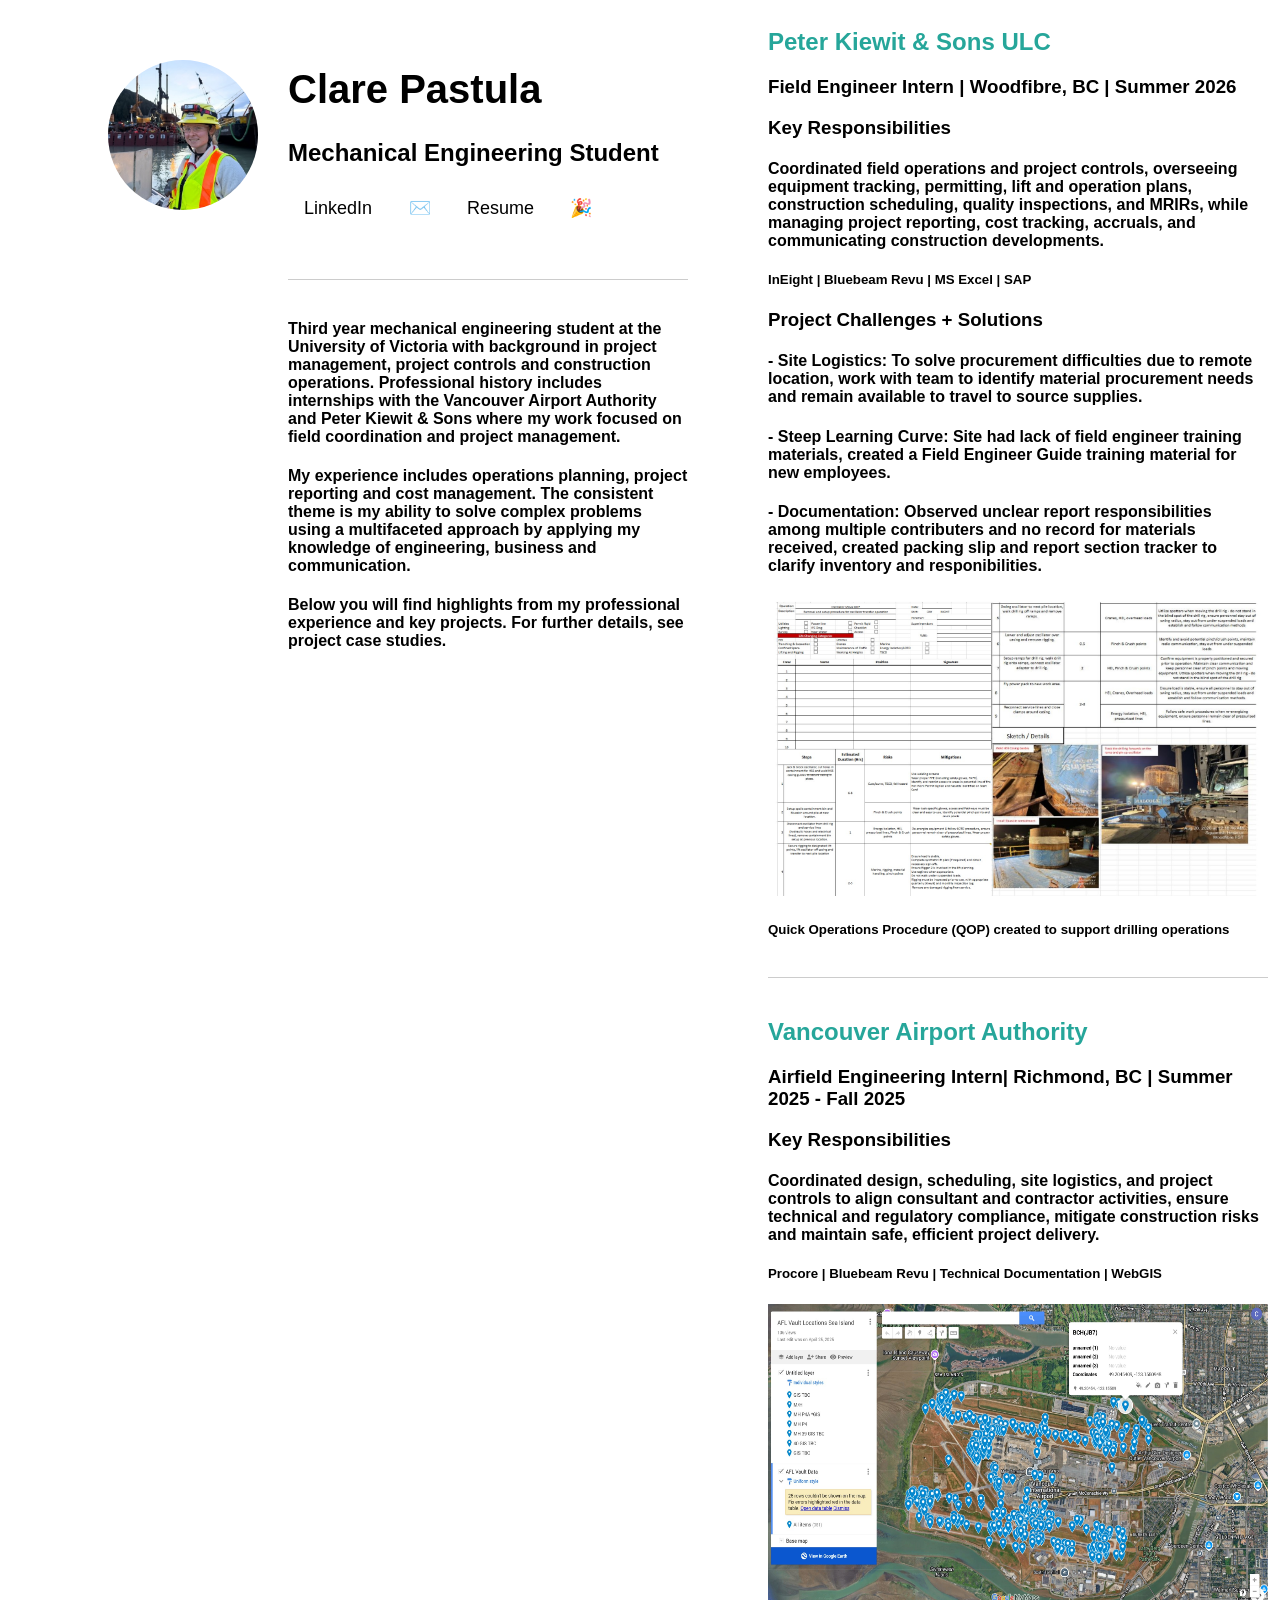
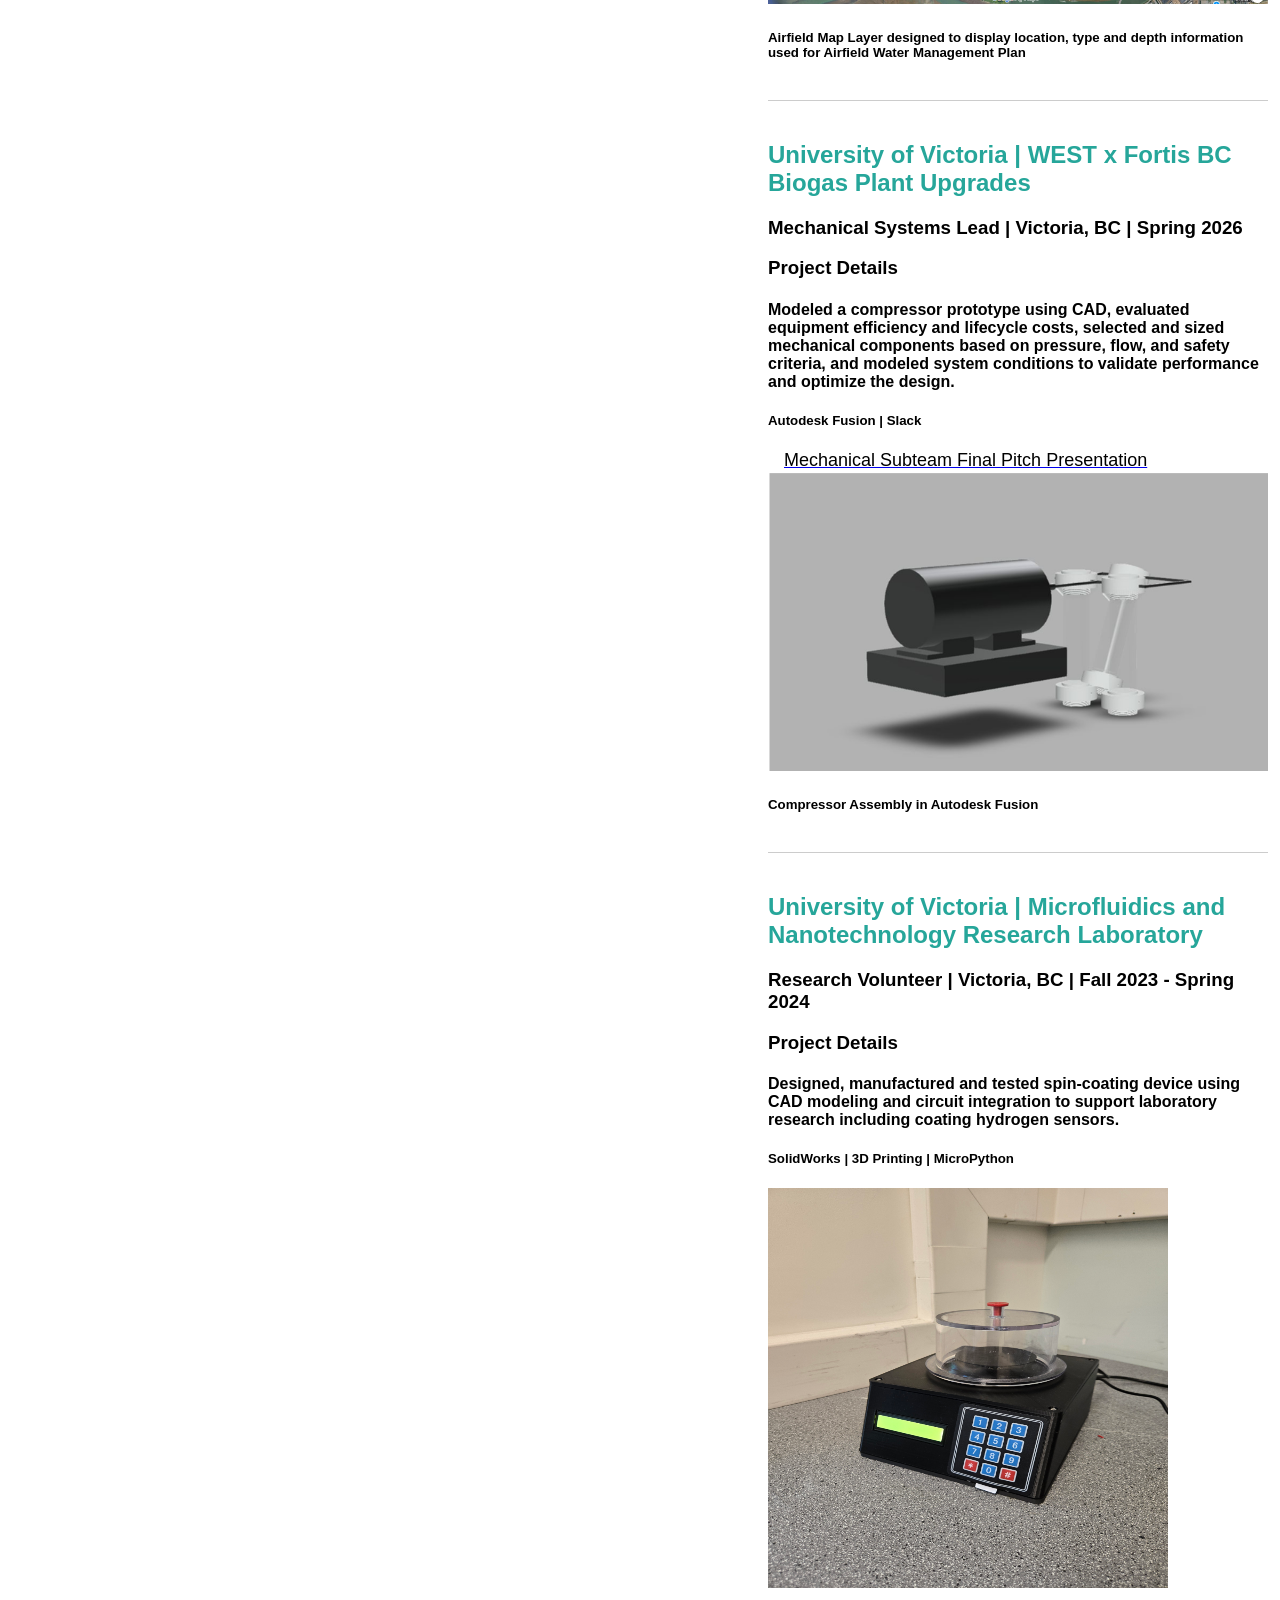
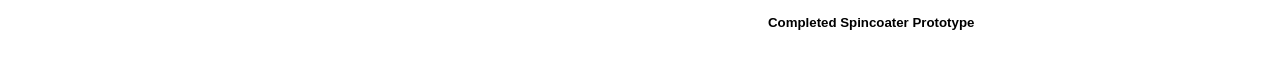
==== commit 1a34598c: "Add files via upload" ====
--- a/index.html
+++ b/index.html
@@ -50,15 +50,15 @@
  <hr>
 <div class = "left-side-website-text">
     
-    <p> Third year mechanical engineering student at the University of Victoria with background in project management, project controls and construction operations. 
+    <h4> Third year mechanical engineering student at the University of Victoria with background in project management, project controls and construction operations. 
         Professional history includes internships with the Vancouver Airport Authority and Peter Kiewit & Sons where my work focused on field coordination and project management. 
-    </p>
+    </h4>
     
-    <p> My experience includes operations planning, project reporting and cost management. 
+    <h4> My experience includes operations planning, project reporting and cost management. 
         The consistent theme is my ability to solve complex problems using a multifaceted approach by applying my knowledge of engineering, business and communication.
-    </p>
-    <p> Below you will find highlights from my professional experience and key projects.
-        For further details, see project case studies. </p>
+    </h4>
+    <h4> Below you will find highlights from my professional experience and key projects.
+        For further details, see project case studies. </h4>
 </div>
 </div>
            
@@ -69,8 +69,8 @@
         <h3> Field Engineer Intern | Woodfibre, BC | Summer 2026</h3>
        
          <h3> Key Responsibilities</h3>
-        <p> Coordinated field operations and project controls, overseeing equipment tracking, permitting, lift and operation plans, construction scheduling, quality inspections, and MRIRs, while managing project reporting, cost tracking, accruals, and communicating construction developments.
-     </p>
+        <h4> Coordinated field operations and project controls, overseeing equipment tracking, permitting, lift and operation plans, construction scheduling, quality inspections, and MRIRs, while managing project reporting, cost tracking, accruals, and communicating construction developments.
+        </h4>
      <h5> InEight | Bluebeam Revu | MS Excel | SAP</h5>
          <h3> Project Challenges + Solutions</h3>
     <h4> - Site Logistics: To solve procurement difficulties due to remote location, work with team to identify material procurement needs and remain available to travel to source supplies.</h4>
@@ -88,7 +88,7 @@
     <h2> Vancouver Airport Authority</h2>
         <h3> Airfield Engineering Intern| Richmond, BC | Summer 2025 - Fall 2025 </h3>
          <h3> Key Responsibilities</h3>
-        <p> Coordinated design, scheduling, site logistics, and project controls to align consultant and contractor activities, ensure technical and regulatory compliance, mitigate construction risks and maintain safe, efficient project delivery.</p>
+        <h4> Coordinated design, scheduling, site logistics, and project controls to align consultant and contractor activities, ensure technical and regulatory compliance, mitigate construction risks and maintain safe, efficient project delivery.</h4>
         <h5> Procore | Bluebeam Revu | Technical Documentation | WebGIS </h5>
 
  <div class = "image">
@@ -100,7 +100,7 @@
     <h2> University of Victoria | WEST x Fortis BC Biogas Plant Upgrades</h2>
         <h3> Mechanical Systems Lead | Victoria, BC | Spring 2026 </h3>
         <h3> Project Details</h3>
-        <p> Modeled a compressor prototype using CAD, evaluated equipment efficiency and lifecycle costs, selected and sized mechanical components based on pressure, flow, and safety criteria, and modeled system conditions to validate performance and optimize the design.</p>
+        <h4> Modeled a compressor prototype using CAD, evaluated equipment efficiency and lifecycle costs, selected and sized mechanical components based on pressure, flow, and safety criteria, and modeled system conditions to validate performance and optimize the design.</h4>
         <h5> Autodesk Fusion | Slack</h5>
          <a href="https://github.com/clarempastula/clare-pastula.github.io/blob/main/FortisBC%202026%20Pitch%20Presentation-%20Mechanical%20Team.pptx.pdf">
         <buttonlink>Mechanical Subteam Final Pitch Presentation</buttonlink>
@@ -115,9 +115,9 @@
     <h2> University of Victoria | Microfluidics and Nanotechnology Research Laboratory</h2>
     <h3> Research Volunteer | Victoria, BC | Fall 2023 - Spring 2024</h3>
     <h3> Project Details</h3>
-    <p>  Designed, manufactured and tested spin-coating device using CAD modeling and circuit integration to 
+    <h4>  Designed, manufactured and tested spin-coating device using CAD modeling and circuit integration to 
         support laboratory research including coating hydrogen sensors.
-     </p>
+    </h4>
      <h5> SolidWorks | 3D Printing | MicroPython</h5>
       <div class = "Spincoater-image">
             <img src = "SpinCoater.jpg" alt = "Image of completed spincoater prototype">
--- a/styles.css
+++ b/styles.css
@@ -143,8 +143,18 @@
     object-fit: cover;  
 } 
 h4{
-    font-size: 12px;
+    font-size: 16px;
      font-family: Roboto, sans-serif;
+}
+
+.left-side-website-text {
+   font-size: 16px;
+     font-family: Roboto, sans-serif; 
+}
+
+.right-side-website p{
+   font-size: 16px;
+     font-family: Roboto, sans-serif; 
 }
 
 button1 {
